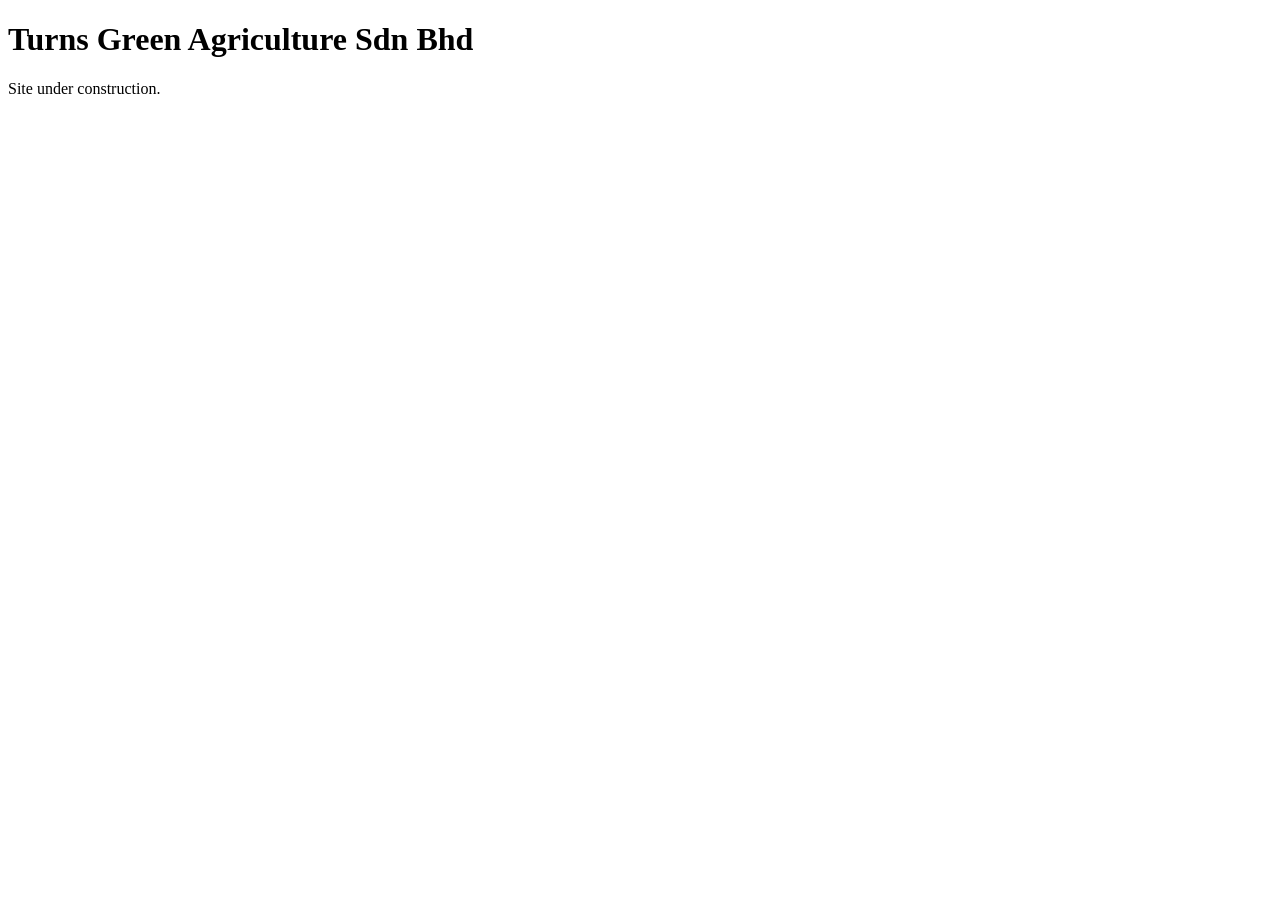
==== index.html @ 4fe6ba28 "Initial scaffold for Turns Green Agriculture website" ====
<!DOCTYPE html>
<html lang="en">
<head>
  <meta charset="UTF-8">
  <title>Turns Green Agriculture — Coming Soon</title>
</head>
<body>
  <h1>Turns Green Agriculture Sdn Bhd</h1>
  <p>Site under construction.</p>
</body>
</html>
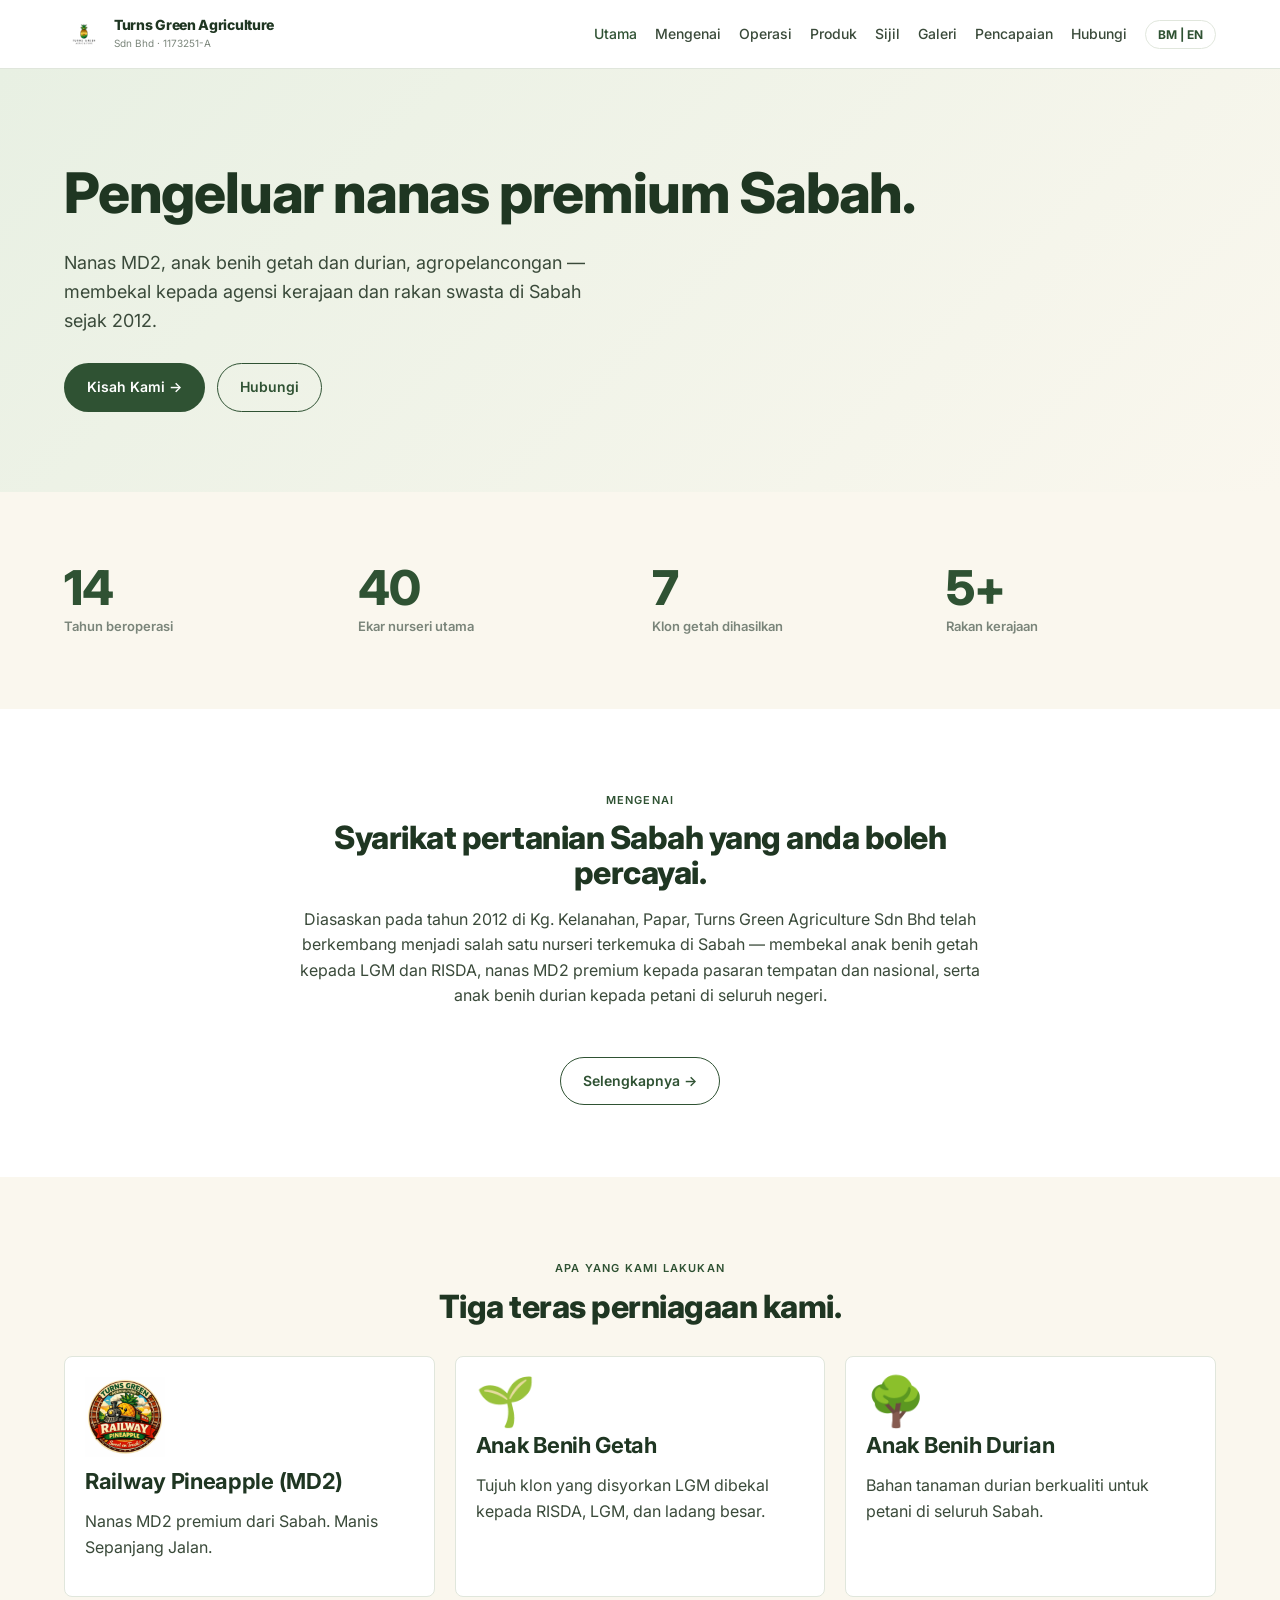
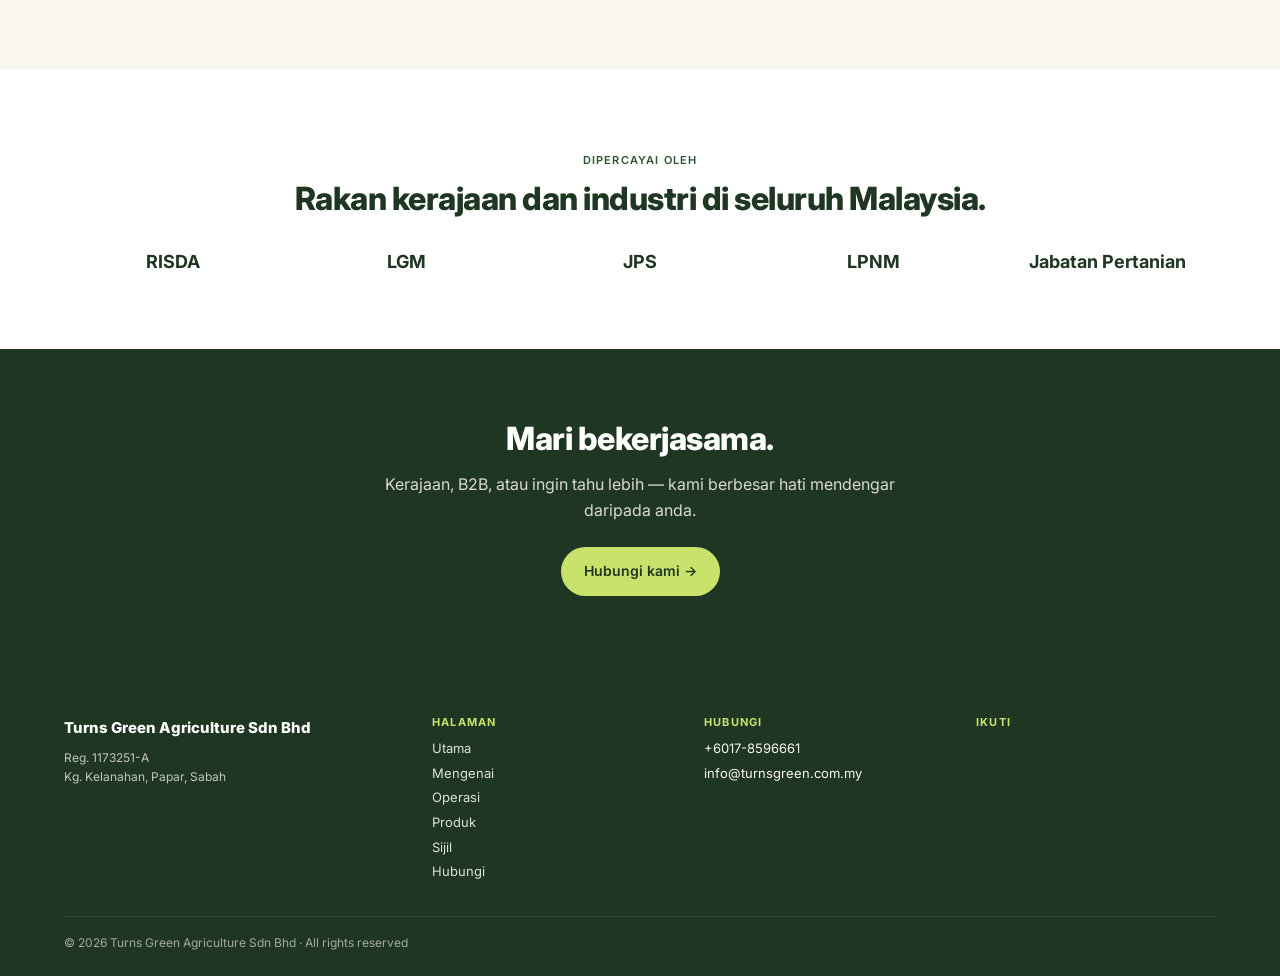
==== commit e272900f: "Build Home page with pineapple-led hero and Railway Pineapple branding" ====
--- a/index.html
+++ b/index.html
@@ -1,11 +1,187 @@
 <!DOCTYPE html>
-<html lang="en">
+<html lang="ms"
+      data-title-en="Turns Green Agriculture — Sabah's Premium Pineapple Grower"
+      data-title-bm="Turns Green Agriculture — Pengeluar Nanas Premium Sabah"
+      data-desc-en="Turns Green Agriculture Sdn Bhd grows MD2 pineapples, rubber and durian seedlings, and runs agrotourism in Sabah. Trusted by RISDA, LGM, and government agencies since 2012."
+      data-desc-bm="Turns Green Agriculture Sdn Bhd mengeluarkan nanas MD2, anak benih getah dan durian, serta agropelancongan di Sabah. Dipercayai oleh RISDA, LGM dan agensi kerajaan sejak 2012.">
 <head>
   <meta charset="UTF-8">
-  <title>Turns Green Agriculture — Coming Soon</title>
+  <meta name="viewport" content="width=device-width, initial-scale=1">
+  <title>Turns Green Agriculture</title>
+  <meta name="description" content="Turns Green Agriculture Sdn Bhd">
+  <link rel="icon" href="/assets/img/favicon.ico">
+  <link rel="apple-touch-icon" href="/assets/img/apple-touch-icon.png">
+  <link rel="preconnect" href="https://fonts.googleapis.com">
+  <link rel="preconnect" href="https://fonts.gstatic.com" crossorigin>
+  <link href="https://fonts.googleapis.com/css2?family=Inter:wght@400;500;600;700;800&display=swap" rel="stylesheet">
+  <link rel="stylesheet" href="/assets/css/styles.css">
+  <meta property="og:title" content="Turns Green Agriculture">
+  <meta property="og:description" content="Sabah's premium pineapple grower since 2012.">
+  <meta property="og:image" content="/assets/img/og-image.jpg">
+  <meta property="og:type" content="website">
 </head>
 <body>
-  <h1>Turns Green Agriculture Sdn Bhd</h1>
-  <p>Site under construction.</p>
+
+<!-- HEADER START - copy from _partials/header.html -->
+<header class="site-header">
+  <div class="site-header__inner">
+    <a class="site-header__brand" href="/">
+      <img class="site-header__logo" src="/assets/img/logo.png" alt="Turns Green Agriculture" width="40" height="40">
+      <div>
+        <div class="site-header__name">Turns Green Agriculture</div>
+        <div class="site-header__reg">Sdn Bhd · 1173251-A</div>
+      </div>
+    </a>
+    <button class="site-header__hamburger" aria-label="Menu" aria-expanded="false">&#9776;</button>
+    <nav class="site-header__nav" aria-label="Main">
+      <a href="/" data-en="Home" data-bm="Utama" aria-current="page">Home</a>
+      <a href="/about.html" data-en="About" data-bm="Mengenai">About</a>
+      <a href="/operations.html" data-en="Operations" data-bm="Operasi">Operations</a>
+      <a href="/products.html" data-en="Products" data-bm="Produk">Products</a>
+      <a href="/credentials.html" data-en="Credentials" data-bm="Sijil">Credentials</a>
+      <a href="/gallery.html" data-en="Gallery" data-bm="Galeri">Gallery</a>
+      <a href="/milestones.html" data-en="Milestones" data-bm="Pencapaian">Milestones</a>
+      <a href="/contact.html" data-en="Contact" data-bm="Hubungi">Contact</a>
+      <button class="site-header__lang" data-lang-toggle>BM | EN</button>
+    </nav>
+  </div>
+</header>
+<!-- HEADER END -->
+
+<main>
+
+  <!-- HERO -->
+  <section class="hero">
+    <div class="container">
+      <h1 class="hero__title"
+          data-en="Sabah's premium pineapple grower."
+          data-bm="Pengeluar nanas premium Sabah.">Pengeluar nanas premium Sabah.</h1>
+      <p class="hero__sub"
+         data-en="MD2 pineapples, rubber and durian seedlings, agrotourism — supplying government and private partners across Sabah since 2012."
+         data-bm="Nanas MD2, anak benih getah dan durian, agropelancongan — membekal kepada agensi kerajaan dan rakan swasta di Sabah sejak 2012.">Nanas MD2, anak benih getah dan durian, agropelancongan — membekal kepada agensi kerajaan dan rakan swasta di Sabah sejak 2012.</p>
+      <div class="hero__ctas">
+        <a class="btn btn--primary" href="/about.html" data-en="Our Story →" data-bm="Kisah Kami →">Kisah Kami →</a>
+        <a class="btn btn--secondary" href="/contact.html" data-en="Contact" data-bm="Hubungi">Hubungi</a>
+      </div>
+    </div>
+  </section>
+
+  <!-- STATS -->
+  <section class="section section--cream">
+    <div class="container">
+      <div class="stats-strip">
+        <div><div class="stat-num">14</div><div class="stat-lbl" data-en="Years operating" data-bm="Tahun beroperasi">Tahun beroperasi</div></div>
+        <div><div class="stat-num">40</div><div class="stat-lbl" data-en="Acres at main nursery" data-bm="Ekar nurseri utama">Ekar nurseri utama</div></div>
+        <div><div class="stat-num">7</div><div class="stat-lbl" data-en="Rubber clones produced" data-bm="Klon getah dihasilkan">Klon getah dihasilkan</div></div>
+        <div><div class="stat-num">5+</div><div class="stat-lbl" data-en="Government partners" data-bm="Rakan kerajaan">Rakan kerajaan</div></div>
+      </div>
+    </div>
+  </section>
+
+  <!-- ABOUT TEASER -->
+  <section class="section">
+    <div class="container" style="max-width:760px;text-align:center;">
+      <p class="label" data-en="About" data-bm="Mengenai">Mengenai</p>
+      <h2 data-en="A Sabah-grown agriculture company you can trust." data-bm="Syarikat pertanian Sabah yang anda boleh percayai.">Syarikat pertanian Sabah yang anda boleh percayai.</h2>
+      <p data-en="Founded in 2012 in Kg. Kelanahan, Papar, Turns Green Agriculture Sdn Bhd has grown into one of Sabah's leading nurseries — supplying rubber seedlings to LGM and RISDA, premium MD2 pineapples to local and national markets, and durian seedlings to farmers across the state."
+         data-bm="Diasaskan pada tahun 2012 di Kg. Kelanahan, Papar, Turns Green Agriculture Sdn Bhd telah berkembang menjadi salah satu nurseri terkemuka di Sabah — membekal anak benih getah kepada LGM dan RISDA, nanas MD2 premium kepada pasaran tempatan dan nasional, serta anak benih durian kepada petani di seluruh negeri.">Diasaskan pada tahun 2012 di Kg. Kelanahan, Papar, Turns Green Agriculture Sdn Bhd telah berkembang menjadi salah satu nurseri terkemuka di Sabah — membekal anak benih getah kepada LGM dan RISDA, nanas MD2 premium kepada pasaran tempatan dan nasional, serta anak benih durian kepada petani di seluruh negeri.</p>
+      <a class="btn btn--secondary mt-4" href="/about.html" data-en="Read more →" data-bm="Selengkapnya →">Selengkapnya →</a>
+    </div>
+  </section>
+
+  <!-- WHAT WE DO -->
+  <section class="section section--cream">
+    <div class="container">
+      <p class="label center" data-en="What we do" data-bm="Apa yang kami lakukan">Apa yang kami lakukan</p>
+      <h2 class="center" data-en="Three core lines of business." data-bm="Tiga teras perniagaan kami.">Tiga teras perniagaan kami.</h2>
+      <div class="grid-3 mt-4">
+        <a class="card" href="/products.html#pineapple" style="text-decoration:none;color:inherit;">
+          <img src="/assets/img/railway-pineapple.png" alt="Railway Pineapple" style="height:80px;width:auto;margin-bottom:12px;">
+          <h3 data-en="Railway Pineapple (MD2)" data-bm="Railway Pineapple (MD2)">Railway Pineapple (MD2)</h3>
+          <p data-en="Premium MD2 pineapples grown in Sabah. Sweet on Track." data-bm="Nanas MD2 premium dari Sabah. Manis Sepanjang Jalan.">Nanas MD2 premium dari Sabah. Manis Sepanjang Jalan.</p>
+        </a>
+        <a class="card" href="/products.html#rubber" style="text-decoration:none;color:inherit;">
+          <div style="font-size:48px;line-height:1;margin-bottom:8px;">🌱</div>
+          <h3 data-en="Rubber Seedlings" data-bm="Anak Benih Getah">Anak Benih Getah</h3>
+          <p data-en="Seven LGM-recommended clones supplied to RISDA, LGM, and large plantations." data-bm="Tujuh klon yang disyorkan LGM dibekal kepada RISDA, LGM, dan ladang besar.">Tujuh klon yang disyorkan LGM dibekal kepada RISDA, LGM, dan ladang besar.</p>
+        </a>
+        <a class="card" href="/products.html#durian" style="text-decoration:none;color:inherit;">
+          <div style="font-size:48px;line-height:1;margin-bottom:8px;">🌳</div>
+          <h3 data-en="Durian Seedlings" data-bm="Anak Benih Durian">Anak Benih Durian</h3>
+          <p data-en="Quality durian planting material for farmers across Sabah." data-bm="Bahan tanaman durian berkualiti untuk petani di seluruh Sabah.">Bahan tanaman durian berkualiti untuk petani di seluruh Sabah.</p>
+        </a>
+      </div>
+    </div>
+  </section>
+
+  <!-- TRUSTED BY -->
+  <section class="section">
+    <div class="container center">
+      <p class="label" data-en="Trusted by" data-bm="Dipercayai oleh">Dipercayai oleh</p>
+      <h2 data-en="Government and industry partners across Malaysia." data-bm="Rakan kerajaan dan industri di seluruh Malaysia.">Rakan kerajaan dan industri di seluruh Malaysia.</h2>
+      <div class="grid-4 mt-4" style="font-weight:700;color:var(--c-forest);font-size:18px;">
+        <div>RISDA</div>
+        <div>LGM</div>
+        <div>JPS</div>
+        <div>LPNM</div>
+        <div data-en="Dept. of Agriculture" data-bm="Jabatan Pertanian">Jabatan Pertanian</div>
+      </div>
+    </div>
+  </section>
+
+  <!-- CTA -->
+  <section class="section section--forest center">
+    <div class="container">
+      <h2 style="color:#fff;" data-en="Let's work together." data-bm="Mari bekerjasama.">Mari bekerjasama.</h2>
+      <p style="opacity:0.85;max-width:560px;margin:0 auto 24px;" data-en="Government, B2B, or curious — we'd love to hear from you." data-bm="Kerajaan, B2B, atau ingin tahu lebih — kami berbesar hati mendengar daripada anda.">Kerajaan, B2B, atau ingin tahu lebih — kami berbesar hati mendengar daripada anda.</p>
+      <a class="btn btn--primary" style="background:var(--c-lime);color:var(--c-forest);" href="/contact.html" data-en="Get in touch →" data-bm="Hubungi kami →">Hubungi kami →</a>
+    </div>
+  </section>
+
+</main>
+
+<!-- FOOTER START - copy from _partials/footer.html -->
+<footer class="site-footer">
+  <div class="container">
+    <div class="site-footer__cols">
+      <div>
+        <div style="font-weight:800;color:#fff;font-size:15px;">Turns Green Agriculture Sdn Bhd</div>
+        <div style="margin-top:8px;font-size:12px;opacity:0.75;line-height:1.6;">
+          <div>Reg. 1173251-A</div>
+          <div data-en="Kg. Kelanahan, Papar, Sabah" data-bm="Kg. Kelanahan, Papar, Sabah">Kg. Kelanahan, Papar, Sabah</div>
+        </div>
+      </div>
+      <div>
+        <h4 data-en="Pages" data-bm="Halaman">Halaman</h4>
+        <div style="font-size:13px;line-height:1.9;">
+          <div><a href="/" data-en="Home" data-bm="Utama">Utama</a></div>
+          <div><a href="/about.html" data-en="About" data-bm="Mengenai">Mengenai</a></div>
+          <div><a href="/operations.html" data-en="Operations" data-bm="Operasi">Operasi</a></div>
+          <div><a href="/products.html" data-en="Products" data-bm="Produk">Produk</a></div>
+          <div><a href="/credentials.html" data-en="Credentials" data-bm="Sijil">Sijil</a></div>
+          <div><a href="/contact.html" data-en="Contact" data-bm="Hubungi">Hubungi</a></div>
+        </div>
+      </div>
+      <div>
+        <h4 data-en="Contact" data-bm="Hubungi">Hubungi</h4>
+        <div style="font-size:13px;line-height:1.9;">
+          <div>+6017-8596661</div>
+          <div>info@turnsgreen.com.my</div>
+        </div>
+      </div>
+      <div>
+        <h4 data-en="Follow" data-bm="Ikuti">Ikuti</h4>
+        <div style="font-size:13px;line-height:1.9;" id="footer-social">
+          <!-- Filled in Task 14 once social channels are confirmed -->
+        </div>
+      </div>
+    </div>
+    <div class="site-footer__bottom">© 2026 Turns Green Agriculture Sdn Bhd · All rights reserved</div>
+  </div>
+</footer>
+<!-- FOOTER END -->
+
+<script src="/assets/js/lang.js"></script>
+<script src="/assets/js/nav.js"></script>
 </body>
 </html>
--- a/assets/css/styles.css
+++ b/assets/css/styles.css
@@ -0,0 +1,250 @@
+/* ============================================================
+   Turns Green Agriculture — Design System
+   ============================================================ */
+
+/* Tokens ---------------------------------------------------- */
+:root {
+  --c-forest: #1F3622;
+  --c-brand:  #2F5233;
+  --c-lime:   #C8E26B;
+  --c-gold:   #F5C842;
+  --c-cream:  #FAF7EE;
+  --c-text:   #3A4A3A;
+  --c-muted:  #7A857A;
+  --c-line:   #E0E6DC;
+  --c-white:  #FFFFFF;
+
+  --f-sans: 'Inter', -apple-system, BlinkMacSystemFont, 'Segoe UI', Roboto, sans-serif;
+
+  --r-sm: 6px;
+  --r-md: 8px;
+  --r-pill: 999px;
+
+  --shadow-card: 0 2px 8px rgba(31,54,34,0.08);
+  --shadow-card-hover: 0 6px 16px rgba(31,54,34,0.12);
+
+  --max-w: 1200px;
+  --pad-x: 24px;
+  --pad-section: 72px;
+}
+
+@media (max-width: 768px) {
+  :root { --pad-section: 48px; --pad-x: 16px; }
+}
+
+/* Reset ----------------------------------------------------- */
+*, *::before, *::after { box-sizing: border-box; }
+html, body { margin: 0; padding: 0; }
+body {
+  font-family: var(--f-sans);
+  font-weight: 400;
+  font-size: 16px;
+  line-height: 1.6;
+  color: var(--c-text);
+  background: var(--c-white);
+  -webkit-font-smoothing: antialiased;
+  -moz-osx-font-smoothing: grayscale;
+}
+img { max-width: 100%; height: auto; display: block; }
+a { color: var(--c-brand); text-decoration: none; }
+a:hover { text-decoration: underline; }
+
+/* Typography ------------------------------------------------ */
+h1, h2, h3, h4 {
+  color: var(--c-forest);
+  margin: 0 0 0.5em;
+  letter-spacing: -0.3px;
+  line-height: 1.1;
+}
+h1 { font-size: clamp(28px, 5vw, 44px); font-weight: 800; letter-spacing: -0.8px; }
+h2 { font-size: clamp(22px, 3.5vw, 32px); font-weight: 800; letter-spacing: -0.5px; }
+h3 { font-size: clamp(18px, 2.5vw, 22px); font-weight: 700; }
+h4 { font-size: 16px; font-weight: 700; }
+
+.label {
+  font-size: 11px;
+  font-weight: 600;
+  text-transform: uppercase;
+  letter-spacing: 1.2px;
+  color: var(--c-brand);
+}
+
+/* Layout ---------------------------------------------------- */
+.container {
+  max-width: var(--max-w);
+  margin: 0 auto;
+  padding: 0 var(--pad-x);
+}
+
+.section { padding: var(--pad-section) 0; }
+.section--cream { background: var(--c-cream); }
+.section--forest { background: var(--c-forest); color: var(--c-cream); }
+.section--forest h1, .section--forest h2, .section--forest h3 { color: var(--c-white); }
+
+/* Buttons --------------------------------------------------- */
+.btn {
+  display: inline-flex;
+  align-items: center;
+  gap: 6px;
+  padding: 12px 22px;
+  font-family: inherit;
+  font-size: 14px;
+  font-weight: 600;
+  border-radius: var(--r-pill);
+  border: 1.5px solid transparent;
+  cursor: pointer;
+  transition: transform 0.15s, box-shadow 0.15s, background 0.15s;
+  text-decoration: none;
+}
+.btn:hover { text-decoration: none; transform: translateY(-1px); }
+.btn--primary { background: var(--c-brand); color: var(--c-white); }
+.btn--primary:hover { background: var(--c-forest); }
+.btn--secondary { background: transparent; color: var(--c-brand); border-color: var(--c-brand); }
+.btn--secondary:hover { background: var(--c-brand); color: var(--c-white); }
+
+/* Cards ----------------------------------------------------- */
+.card {
+  background: var(--c-white);
+  border: 1px solid var(--c-line);
+  border-radius: var(--r-md);
+  padding: 20px;
+  transition: box-shadow 0.2s, transform 0.15s;
+}
+.card:hover { box-shadow: var(--shadow-card-hover); transform: translateY(-2px); }
+
+/* Stats ----------------------------------------------------- */
+.stat-num {
+  font-size: clamp(32px, 5vw, 48px);
+  font-weight: 800;
+  color: var(--c-brand);
+  line-height: 1;
+  letter-spacing: -1px;
+}
+.stat-lbl { font-size: 13px; color: var(--c-muted); margin-top: 4px; font-weight: 600; }
+
+/* Cert badge ------------------------------------------------ */
+.cert-badge {
+  display: inline-flex;
+  align-items: center;
+  gap: 6px;
+  padding: 6px 12px;
+  background: var(--c-white);
+  border: 1px solid var(--c-brand);
+  color: var(--c-brand);
+  border-radius: var(--r-pill);
+  font-size: 12px;
+  font-weight: 600;
+}
+.cert-badge::before { content: "\2713"; }
+
+/* Header ---------------------------------------------------- */
+.site-header {
+  position: sticky;
+  top: 0;
+  z-index: 100;
+  background: rgba(255,255,255,0.95);
+  backdrop-filter: blur(10px);
+  border-bottom: 1px solid var(--c-line);
+}
+.site-header__inner {
+  max-width: var(--max-w);
+  margin: 0 auto;
+  padding: 14px var(--pad-x);
+  display: flex;
+  align-items: center;
+  justify-content: space-between;
+  gap: 16px;
+}
+.site-header__brand { display: flex; align-items: center; gap: 10px; }
+.site-header__logo { width: 40px; height: 40px; }
+.site-header__name { font-weight: 800; color: var(--c-forest); font-size: 14px; letter-spacing: -0.3px; line-height: 1.1; }
+.site-header__reg { font-size: 10px; color: var(--c-muted); margin-top: 2px; }
+.site-header__nav { display: flex; align-items: center; gap: 18px; }
+.site-header__nav a { font-size: 14px; color: var(--c-text); font-weight: 500; }
+.site-header__nav a:hover, .site-header__nav a[aria-current="page"] { color: var(--c-brand); text-decoration: none; }
+.site-header__lang {
+  background: transparent; border: 1px solid var(--c-line);
+  padding: 6px 12px; border-radius: var(--r-pill);
+  font-family: inherit; font-size: 12px; font-weight: 700;
+  color: var(--c-brand); cursor: pointer;
+}
+.site-header__lang:hover { background: var(--c-cream); }
+.site-header__hamburger { display: none; background: none; border: none; font-size: 24px; cursor: pointer; color: var(--c-forest); }
+
+@media (max-width: 900px) {
+  .site-header__nav { display: none; position: absolute; top: 100%; left: 0; right: 0; flex-direction: column; background: var(--c-white); padding: 16px var(--pad-x); border-bottom: 1px solid var(--c-line); gap: 12px; align-items: flex-start; }
+  .site-header__nav.is-open { display: flex; }
+  .site-header__hamburger { display: block; }
+}
+
+/* Footer ---------------------------------------------------- */
+.site-footer {
+  background: var(--c-forest);
+  color: var(--c-cream);
+  padding: 48px 0 24px;
+}
+.site-footer__cols {
+  display: grid;
+  grid-template-columns: 1.4fr 1fr 1fr 1fr;
+  gap: 32px;
+}
+@media (max-width: 768px) { .site-footer__cols { grid-template-columns: 1fr 1fr; } }
+.site-footer h4 { color: var(--c-lime); font-size: 11px; text-transform: uppercase; letter-spacing: 1.2px; margin-bottom: 8px; }
+.site-footer a { color: rgba(255,255,255,0.85); }
+.site-footer a:hover { color: var(--c-lime); text-decoration: none; }
+.site-footer__bottom { margin-top: 32px; padding-top: 16px; border-top: 1px solid rgba(255,255,255,0.15); font-size: 12px; opacity: 0.6; }
+
+/* Hero ------------------------------------------------------ */
+.hero {
+  padding: 96px 0 80px;
+  background: linear-gradient(135deg, #E8F0E3 0%, var(--c-cream) 100%);
+}
+.hero__title { font-size: clamp(32px, 6vw, 56px); font-weight: 800; letter-spacing: -1.2px; line-height: 1.0; }
+.hero__sub { font-size: clamp(15px, 2vw, 18px); color: var(--c-text); margin-top: 16px; max-width: 560px; }
+.hero__ctas { margin-top: 28px; display: flex; gap: 12px; flex-wrap: wrap; }
+
+/* Stats strip ----------------------------------------------- */
+.stats-strip { display: grid; grid-template-columns: repeat(auto-fit, minmax(140px, 1fr)); gap: 24px; }
+
+/* Grid utilities -------------------------------------------- */
+.grid-2 { display: grid; grid-template-columns: repeat(auto-fit, minmax(280px, 1fr)); gap: 24px; }
+.grid-3 { display: grid; grid-template-columns: repeat(auto-fit, minmax(240px, 1fr)); gap: 20px; }
+.grid-4 { display: grid; grid-template-columns: repeat(auto-fit, minmax(200px, 1fr)); gap: 16px; }
+
+/* Forms ----------------------------------------------------- */
+.form-group { margin-bottom: 16px; }
+.form-group label { display: block; font-size: 13px; font-weight: 600; color: var(--c-forest); margin-bottom: 6px; }
+.form-group input, .form-group textarea, .form-group select {
+  width: 100%;
+  padding: 10px 12px;
+  font-family: inherit;
+  font-size: 14px;
+  border: 1px solid var(--c-line);
+  border-radius: var(--r-sm);
+  background: var(--c-white);
+}
+.form-group input:focus, .form-group textarea:focus { outline: 2px solid var(--c-brand); outline-offset: -1px; }
+
+/* Gallery --------------------------------------------------- */
+.gallery-grid { display: grid; grid-template-columns: repeat(auto-fill, minmax(200px, 1fr)); gap: 8px; }
+.gallery-item { aspect-ratio: 1 / 1; overflow: hidden; border-radius: var(--r-sm); cursor: pointer; }
+.gallery-item img { width: 100%; height: 100%; object-fit: cover; transition: transform 0.3s; }
+.gallery-item:hover img { transform: scale(1.05); }
+.gallery-filter { padding: 6px 14px; font-size: 12px; }
+.gallery-filter.is-active { background: var(--c-brand); color: white; }
+
+/* Lightbox -------------------------------------------------- */
+.lightbox-overlay { position: fixed; inset: 0; background: rgba(0,0,0,0.85); z-index: 9999; display: flex; align-items: center; justify-content: center; cursor: pointer; }
+.lightbox-overlay img { max-width: 92%; max-height: 92%; object-fit: contain; border-radius: 8px; }
+
+/* Milestones ----------------------------------------------- */
+.timeline { display: grid; grid-template-columns: 100px 1fr; gap: 24px; }
+@media (max-width: 600px) { .timeline { grid-template-columns: 1fr; } }
+.timeline-date { font-weight: 700; color: var(--c-brand); }
+.timeline-entry { padding-bottom: 32px; border-bottom: 1px solid var(--c-line); margin-bottom: 32px; }
+.timeline-entry:last-child { border-bottom: none; }
+
+/* Utility --------------------------------------------------- */
+.sr-only { position: absolute; width: 1px; height: 1px; padding: 0; margin: -1px; overflow: hidden; clip: rect(0,0,0,0); border: 0; }
+.center { text-align: center; }
+.mt-4 { margin-top: 32px; }
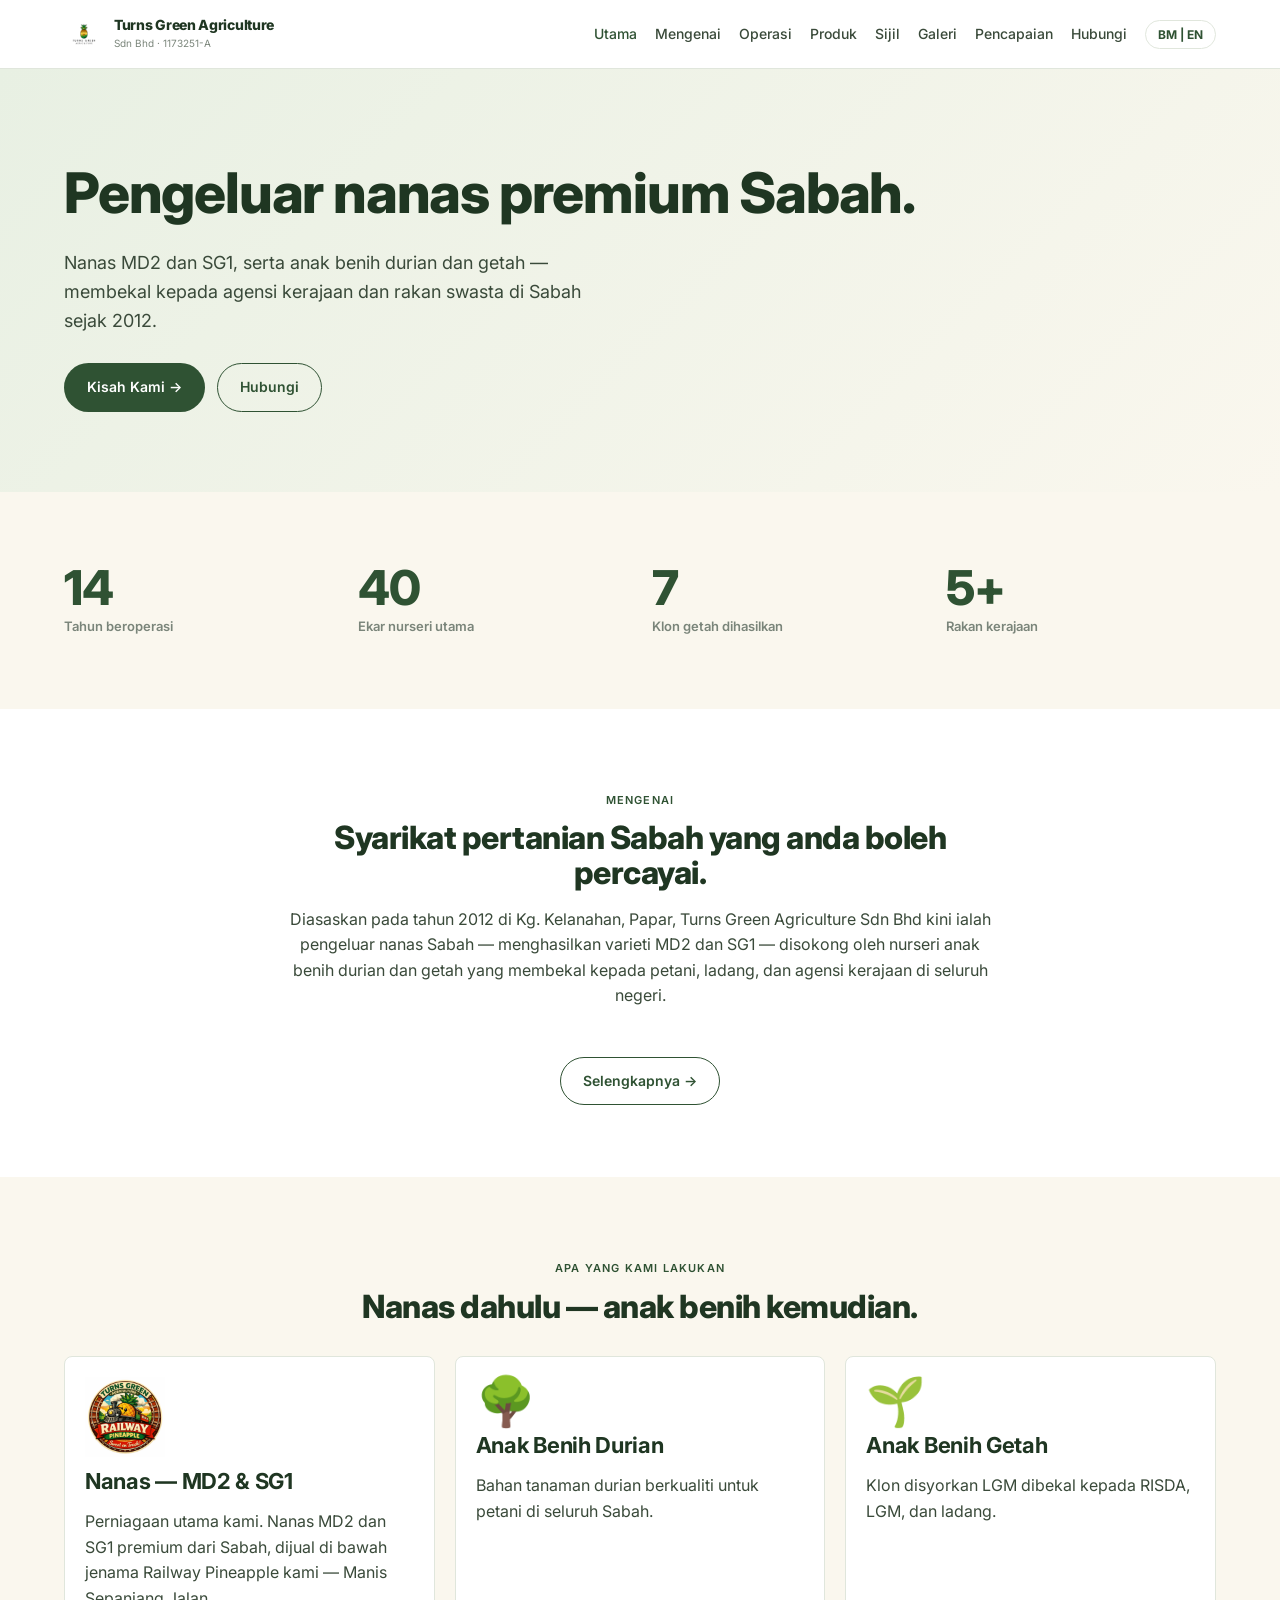
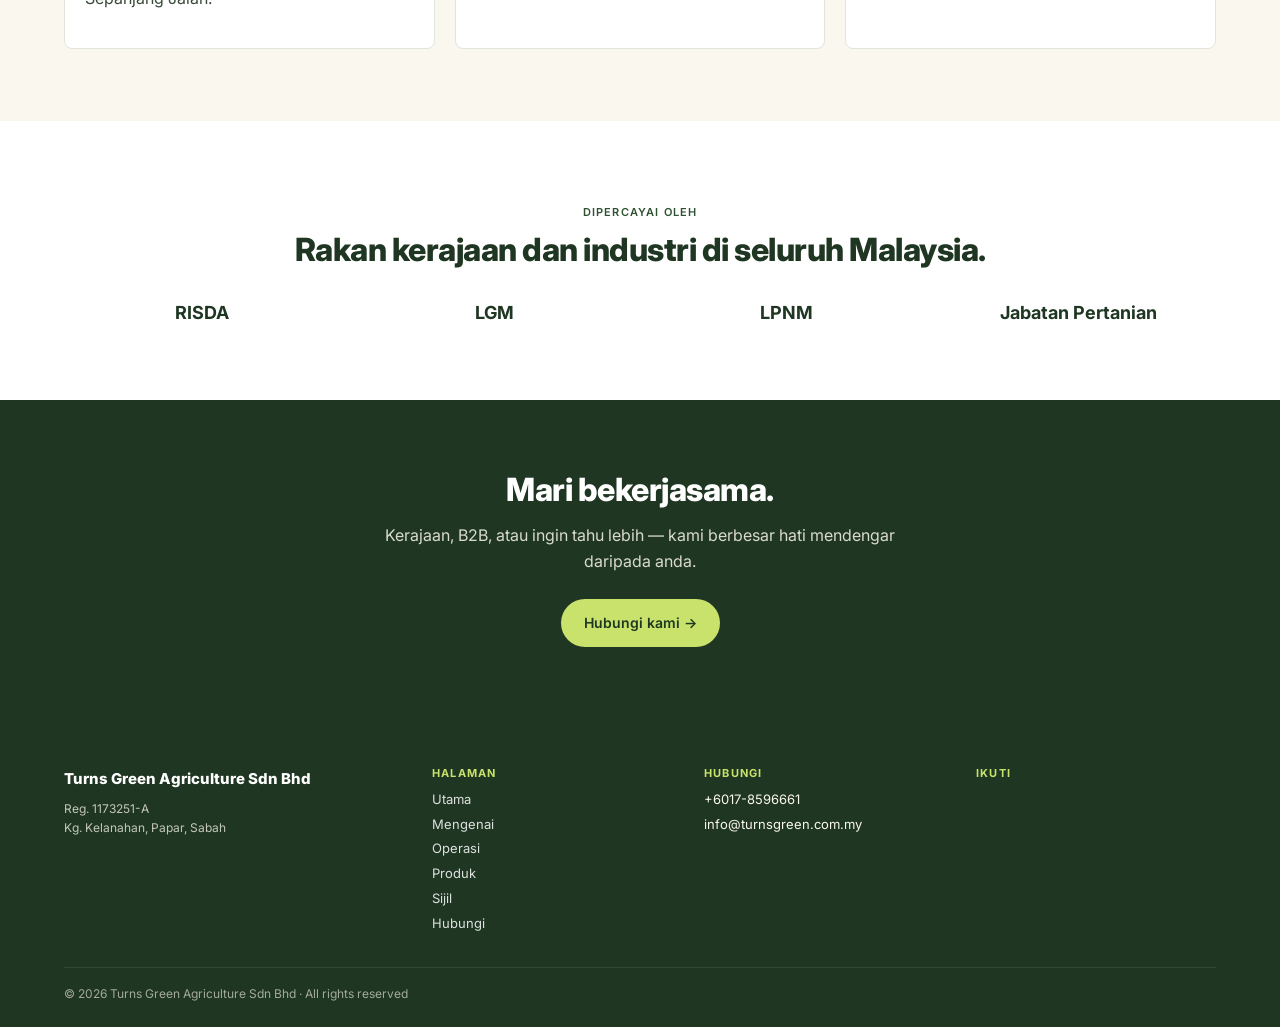
==== commit 95fd68fa: "Home: pineapple-first emphasis, MD2+SG1, remove JPS partner" ====
--- a/index.html
+++ b/index.html
@@ -2,8 +2,8 @@
 <html lang="ms"
       data-title-en="Turns Green Agriculture — Sabah's Premium Pineapple Grower"
       data-title-bm="Turns Green Agriculture — Pengeluar Nanas Premium Sabah"
-      data-desc-en="Turns Green Agriculture Sdn Bhd grows MD2 pineapples, rubber and durian seedlings, and runs agrotourism in Sabah. Trusted by RISDA, LGM, and government agencies since 2012."
-      data-desc-bm="Turns Green Agriculture Sdn Bhd mengeluarkan nanas MD2, anak benih getah dan durian, serta agropelancongan di Sabah. Dipercayai oleh RISDA, LGM dan agensi kerajaan sejak 2012.">
+      data-desc-en="Turns Green Agriculture Sdn Bhd is a Sabah pineapple grower (MD2 and SG1 varieties) with durian and rubber seedling nurseries and agrotourism. Trusted by RISDA, LGM, LPNM, and the Department of Agriculture since 2012."
+      data-desc-bm="Turns Green Agriculture Sdn Bhd ialah pengeluar nanas Sabah (varieti MD2 dan SG1) dengan nurseri anak benih durian dan getah serta agropelancongan. Dipercayai oleh RISDA, LGM, LPNM, dan Jabatan Pertanian sejak 2012.">
 <head>
   <meta charset="UTF-8">
   <meta name="viewport" content="width=device-width, initial-scale=1">
@@ -57,8 +57,8 @@
           data-en="Sabah's premium pineapple grower."
           data-bm="Pengeluar nanas premium Sabah.">Pengeluar nanas premium Sabah.</h1>
       <p class="hero__sub"
-         data-en="MD2 pineapples, rubber and durian seedlings, agrotourism — supplying government and private partners across Sabah since 2012."
-         data-bm="Nanas MD2, anak benih getah dan durian, agropelancongan — membekal kepada agensi kerajaan dan rakan swasta di Sabah sejak 2012.">Nanas MD2, anak benih getah dan durian, agropelancongan — membekal kepada agensi kerajaan dan rakan swasta di Sabah sejak 2012.</p>
+         data-en="MD2 and SG1 pineapples, plus durian and rubber seedlings — supplying government and private partners across Sabah since 2012."
+         data-bm="Nanas MD2 dan SG1, serta anak benih durian dan getah — membekal kepada agensi kerajaan dan rakan swasta di Sabah sejak 2012.">Nanas MD2 dan SG1, serta anak benih durian dan getah — membekal kepada agensi kerajaan dan rakan swasta di Sabah sejak 2012.</p>
       <div class="hero__ctas">
         <a class="btn btn--primary" href="/about.html" data-en="Our Story →" data-bm="Kisah Kami →">Kisah Kami →</a>
         <a class="btn btn--secondary" href="/contact.html" data-en="Contact" data-bm="Hubungi">Hubungi</a>
@@ -83,8 +83,8 @@
     <div class="container" style="max-width:760px;text-align:center;">
       <p class="label" data-en="About" data-bm="Mengenai">Mengenai</p>
       <h2 data-en="A Sabah-grown agriculture company you can trust." data-bm="Syarikat pertanian Sabah yang anda boleh percayai.">Syarikat pertanian Sabah yang anda boleh percayai.</h2>
-      <p data-en="Founded in 2012 in Kg. Kelanahan, Papar, Turns Green Agriculture Sdn Bhd has grown into one of Sabah's leading nurseries — supplying rubber seedlings to LGM and RISDA, premium MD2 pineapples to local and national markets, and durian seedlings to farmers across the state."
-         data-bm="Diasaskan pada tahun 2012 di Kg. Kelanahan, Papar, Turns Green Agriculture Sdn Bhd telah berkembang menjadi salah satu nurseri terkemuka di Sabah — membekal anak benih getah kepada LGM dan RISDA, nanas MD2 premium kepada pasaran tempatan dan nasional, serta anak benih durian kepada petani di seluruh negeri.">Diasaskan pada tahun 2012 di Kg. Kelanahan, Papar, Turns Green Agriculture Sdn Bhd telah berkembang menjadi salah satu nurseri terkemuka di Sabah — membekal anak benih getah kepada LGM dan RISDA, nanas MD2 premium kepada pasaran tempatan dan nasional, serta anak benih durian kepada petani di seluruh negeri.</p>
+      <p data-en="Founded in 2012 in Kg. Kelanahan, Papar, Turns Green Agriculture Sdn Bhd is today a Sabah pineapple grower — producing MD2 and SG1 varieties — supported by durian and rubber seedling nurseries that supply farmers, plantations, and government agencies across the state."
+         data-bm="Diasaskan pada tahun 2012 di Kg. Kelanahan, Papar, Turns Green Agriculture Sdn Bhd kini ialah pengeluar nanas Sabah — menghasilkan varieti MD2 dan SG1 — disokong oleh nurseri anak benih durian dan getah yang membekal kepada petani, ladang, dan agensi kerajaan di seluruh negeri.">Diasaskan pada tahun 2012 di Kg. Kelanahan, Papar, Turns Green Agriculture Sdn Bhd kini ialah pengeluar nanas Sabah — menghasilkan varieti MD2 dan SG1 — disokong oleh nurseri anak benih durian dan getah yang membekal kepada petani, ladang, dan agensi kerajaan di seluruh negeri.</p>
       <a class="btn btn--secondary mt-4" href="/about.html" data-en="Read more →" data-bm="Selengkapnya →">Selengkapnya →</a>
     </div>
   </section>
@@ -93,22 +93,22 @@
   <section class="section section--cream">
     <div class="container">
       <p class="label center" data-en="What we do" data-bm="Apa yang kami lakukan">Apa yang kami lakukan</p>
-      <h2 class="center" data-en="Three core lines of business." data-bm="Tiga teras perniagaan kami.">Tiga teras perniagaan kami.</h2>
+      <h2 class="center" data-en="Pineapple first — seedlings second." data-bm="Nanas dahulu — anak benih kemudian.">Nanas dahulu — anak benih kemudian.</h2>
       <div class="grid-3 mt-4">
         <a class="card" href="/products.html#pineapple" style="text-decoration:none;color:inherit;">
           <img src="/assets/img/railway-pineapple.png" alt="Railway Pineapple" style="height:80px;width:auto;margin-bottom:12px;">
-          <h3 data-en="Railway Pineapple (MD2)" data-bm="Railway Pineapple (MD2)">Railway Pineapple (MD2)</h3>
-          <p data-en="Premium MD2 pineapples grown in Sabah. Sweet on Track." data-bm="Nanas MD2 premium dari Sabah. Manis Sepanjang Jalan.">Nanas MD2 premium dari Sabah. Manis Sepanjang Jalan.</p>
-        </a>
-        <a class="card" href="/products.html#rubber" style="text-decoration:none;color:inherit;">
-          <div style="font-size:48px;line-height:1;margin-bottom:8px;">🌱</div>
-          <h3 data-en="Rubber Seedlings" data-bm="Anak Benih Getah">Anak Benih Getah</h3>
-          <p data-en="Seven LGM-recommended clones supplied to RISDA, LGM, and large plantations." data-bm="Tujuh klon yang disyorkan LGM dibekal kepada RISDA, LGM, dan ladang besar.">Tujuh klon yang disyorkan LGM dibekal kepada RISDA, LGM, dan ladang besar.</p>
+          <h3 data-en="Pineapple — MD2 &amp; SG1" data-bm="Nanas — MD2 &amp; SG1">Nanas — MD2 &amp; SG1</h3>
+          <p data-en="Our flagship business. Premium MD2 and SG1 pineapples grown in Sabah, sold under our Railway Pineapple brand — Sweet on Track." data-bm="Perniagaan utama kami. Nanas MD2 dan SG1 premium dari Sabah, dijual di bawah jenama Railway Pineapple kami — Manis Sepanjang Jalan.">Perniagaan utama kami. Nanas MD2 dan SG1 premium dari Sabah, dijual di bawah jenama Railway Pineapple kami — Manis Sepanjang Jalan.</p>
         </a>
         <a class="card" href="/products.html#durian" style="text-decoration:none;color:inherit;">
           <div style="font-size:48px;line-height:1;margin-bottom:8px;">🌳</div>
           <h3 data-en="Durian Seedlings" data-bm="Anak Benih Durian">Anak Benih Durian</h3>
           <p data-en="Quality durian planting material for farmers across Sabah." data-bm="Bahan tanaman durian berkualiti untuk petani di seluruh Sabah.">Bahan tanaman durian berkualiti untuk petani di seluruh Sabah.</p>
+        </a>
+        <a class="card" href="/products.html#rubber" style="text-decoration:none;color:inherit;">
+          <div style="font-size:48px;line-height:1;margin-bottom:8px;">🌱</div>
+          <h3 data-en="Rubber Seedlings" data-bm="Anak Benih Getah">Anak Benih Getah</h3>
+          <p data-en="LGM-recommended clones supplied to RISDA, LGM, and plantations." data-bm="Klon disyorkan LGM dibekal kepada RISDA, LGM, dan ladang.">Klon disyorkan LGM dibekal kepada RISDA, LGM, dan ladang.</p>
         </a>
       </div>
     </div>
@@ -122,7 +122,6 @@
       <div class="grid-4 mt-4" style="font-weight:700;color:var(--c-forest);font-size:18px;">
         <div>RISDA</div>
         <div>LGM</div>
-        <div>JPS</div>
         <div>LPNM</div>
         <div data-en="Dept. of Agriculture" data-bm="Jabatan Pertanian">Jabatan Pertanian</div>
       </div>
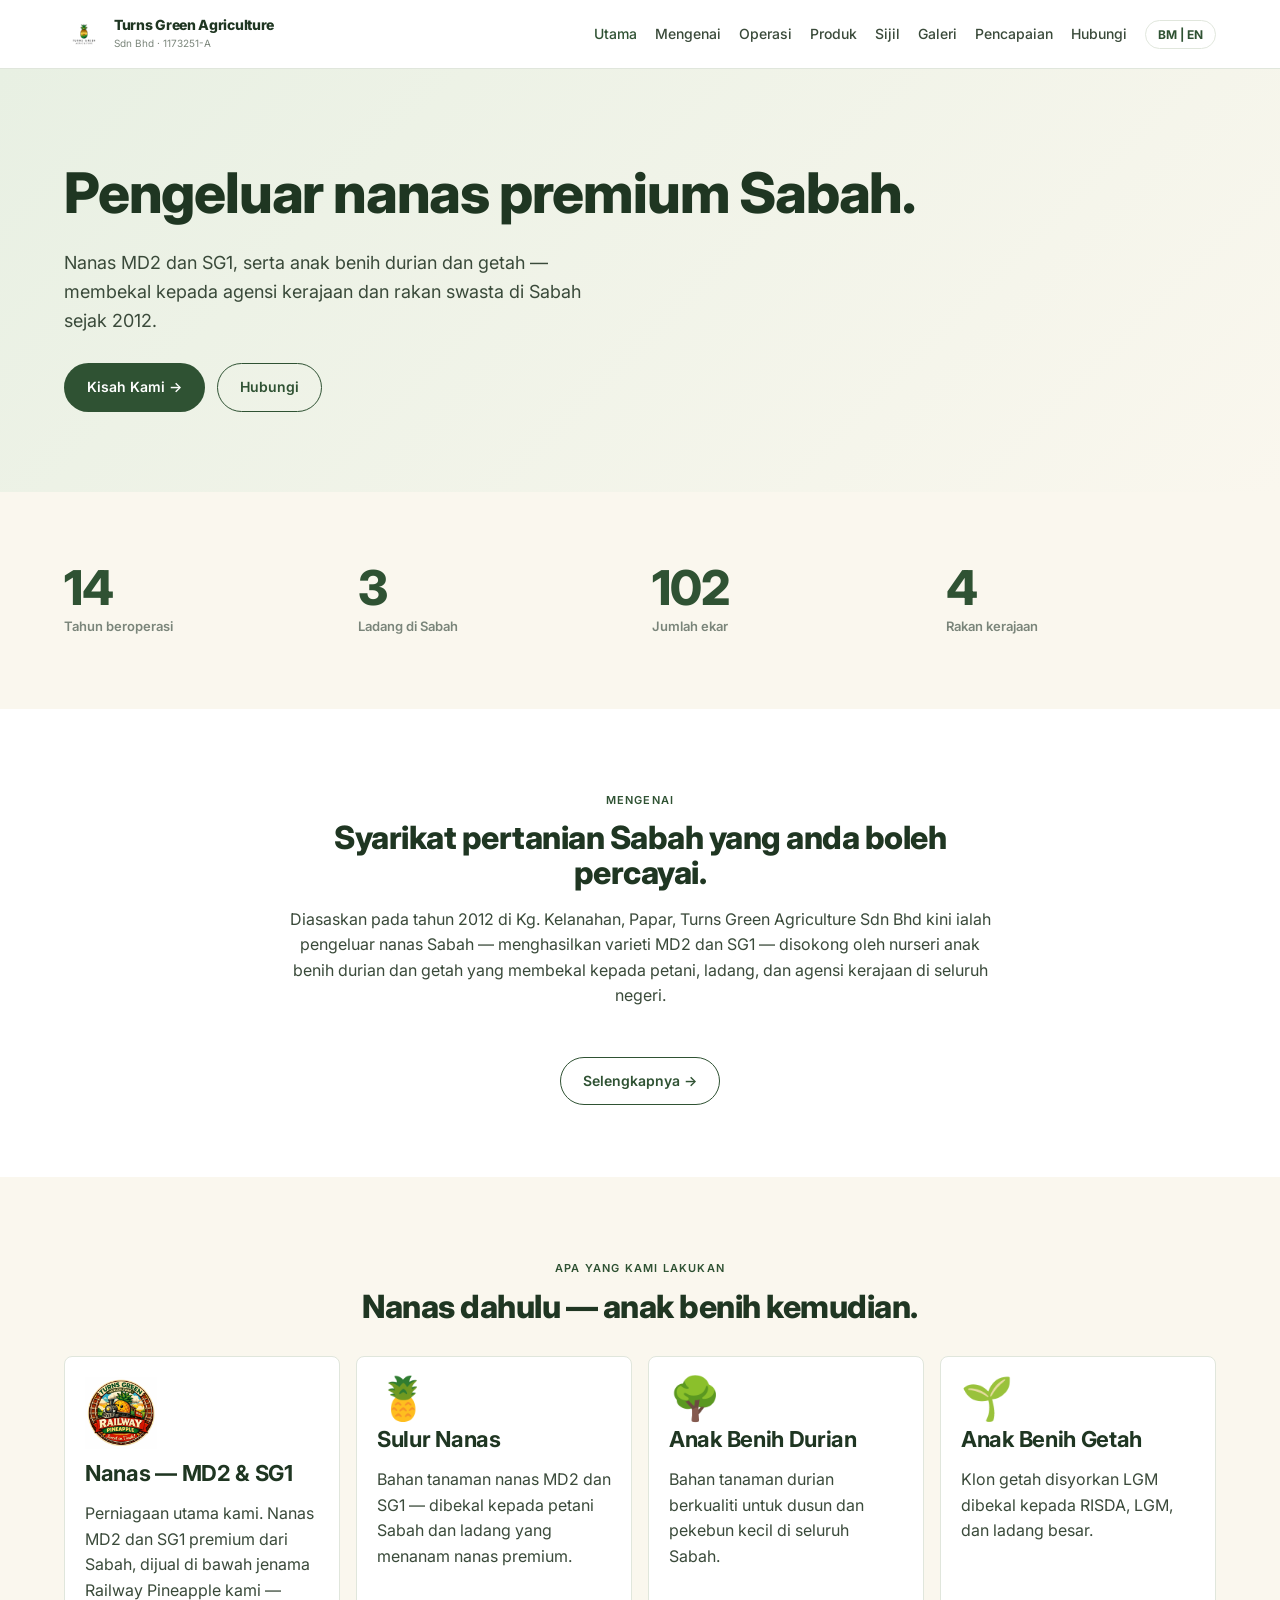
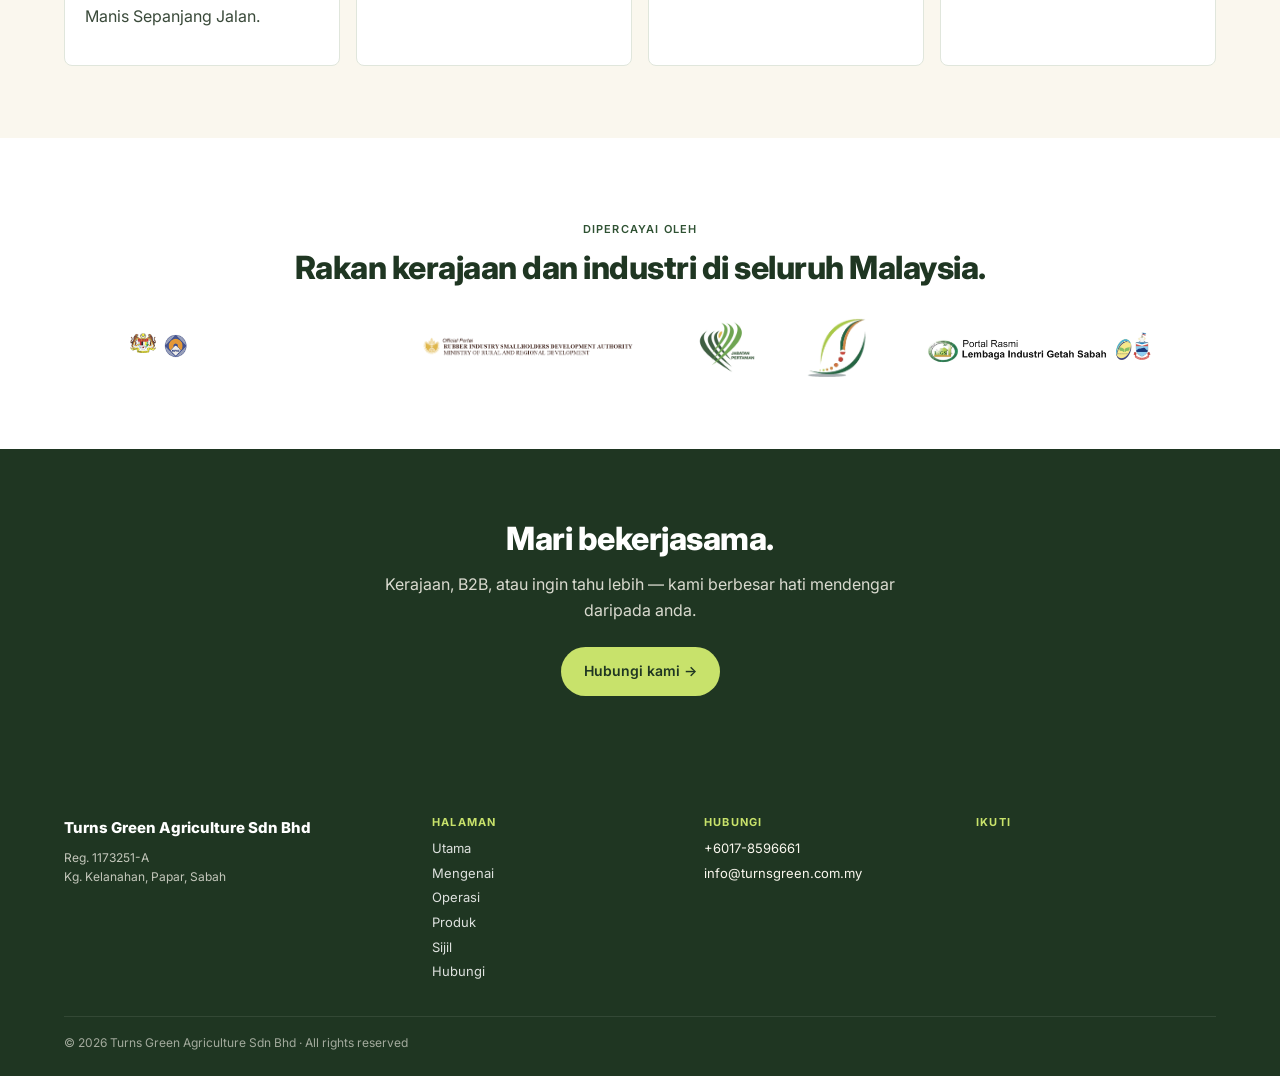
==== commit ec137224: "Home: 4 product cards (incl. pineapple suckers) + 5 partner logos in Trusted by" ====
--- a/index.html
+++ b/index.html
@@ -71,9 +71,9 @@
     <div class="container">
       <div class="stats-strip">
         <div><div class="stat-num">14</div><div class="stat-lbl" data-en="Years operating" data-bm="Tahun beroperasi">Tahun beroperasi</div></div>
-        <div><div class="stat-num">40</div><div class="stat-lbl" data-en="Acres at main nursery" data-bm="Ekar nurseri utama">Ekar nurseri utama</div></div>
-        <div><div class="stat-num">7</div><div class="stat-lbl" data-en="Rubber clones produced" data-bm="Klon getah dihasilkan">Klon getah dihasilkan</div></div>
-        <div><div class="stat-num">5+</div><div class="stat-lbl" data-en="Government partners" data-bm="Rakan kerajaan">Rakan kerajaan</div></div>
+        <div><div class="stat-num">3</div><div class="stat-lbl" data-en="Farms across Sabah" data-bm="Ladang di Sabah">Ladang di Sabah</div></div>
+        <div><div class="stat-num">102</div><div class="stat-lbl" data-en="Total acres" data-bm="Jumlah ekar">Jumlah ekar</div></div>
+        <div><div class="stat-num">4</div><div class="stat-lbl" data-en="Government partners" data-bm="Rakan kerajaan">Rakan kerajaan</div></div>
       </div>
     </div>
   </section>
@@ -94,21 +94,26 @@
     <div class="container">
       <p class="label center" data-en="What we do" data-bm="Apa yang kami lakukan">Apa yang kami lakukan</p>
       <h2 class="center" data-en="Pineapple first — seedlings second." data-bm="Nanas dahulu — anak benih kemudian.">Nanas dahulu — anak benih kemudian.</h2>
-      <div class="grid-3 mt-4">
+      <div class="grid-4 mt-4" style="--grid-min:240px;">
         <a class="card" href="/products.html#pineapple" style="text-decoration:none;color:inherit;">
-          <img src="/assets/img/railway-pineapple.png" alt="Railway Pineapple" style="height:80px;width:auto;margin-bottom:12px;">
+          <img src="/assets/img/railway-pineapple.png" alt="Railway Pineapple" style="height:72px;width:auto;margin-bottom:12px;">
           <h3 data-en="Pineapple — MD2 &amp; SG1" data-bm="Nanas — MD2 &amp; SG1">Nanas — MD2 &amp; SG1</h3>
           <p data-en="Our flagship business. Premium MD2 and SG1 pineapples grown in Sabah, sold under our Railway Pineapple brand — Sweet on Track." data-bm="Perniagaan utama kami. Nanas MD2 dan SG1 premium dari Sabah, dijual di bawah jenama Railway Pineapple kami — Manis Sepanjang Jalan.">Perniagaan utama kami. Nanas MD2 dan SG1 premium dari Sabah, dijual di bawah jenama Railway Pineapple kami — Manis Sepanjang Jalan.</p>
         </a>
+        <a class="card" href="/products.html#suckers" style="text-decoration:none;color:inherit;">
+          <div style="font-size:42px;line-height:1;margin-bottom:8px;">🍍</div>
+          <h3 data-en="Pineapple Suckers" data-bm="Sulur Nanas">Sulur Nanas</h3>
+          <p data-en="MD2 and SG1 pineapple planting material — supplied to Sabah farmers and plantations growing premium pineapple." data-bm="Bahan tanaman nanas MD2 dan SG1 — dibekal kepada petani Sabah dan ladang yang menanam nanas premium.">Bahan tanaman nanas MD2 dan SG1 — dibekal kepada petani Sabah dan ladang yang menanam nanas premium.</p>
+        </a>
         <a class="card" href="/products.html#durian" style="text-decoration:none;color:inherit;">
-          <div style="font-size:48px;line-height:1;margin-bottom:8px;">🌳</div>
+          <div style="font-size:42px;line-height:1;margin-bottom:8px;">🌳</div>
           <h3 data-en="Durian Seedlings" data-bm="Anak Benih Durian">Anak Benih Durian</h3>
-          <p data-en="Quality durian planting material for farmers across Sabah." data-bm="Bahan tanaman durian berkualiti untuk petani di seluruh Sabah.">Bahan tanaman durian berkualiti untuk petani di seluruh Sabah.</p>
+          <p data-en="Quality durian planting material for orchards and smallholders across Sabah." data-bm="Bahan tanaman durian berkualiti untuk dusun dan pekebun kecil di seluruh Sabah.">Bahan tanaman durian berkualiti untuk dusun dan pekebun kecil di seluruh Sabah.</p>
         </a>
         <a class="card" href="/products.html#rubber" style="text-decoration:none;color:inherit;">
-          <div style="font-size:48px;line-height:1;margin-bottom:8px;">🌱</div>
+          <div style="font-size:42px;line-height:1;margin-bottom:8px;">🌱</div>
           <h3 data-en="Rubber Seedlings" data-bm="Anak Benih Getah">Anak Benih Getah</h3>
-          <p data-en="LGM-recommended clones supplied to RISDA, LGM, and plantations." data-bm="Klon disyorkan LGM dibekal kepada RISDA, LGM, dan ladang.">Klon disyorkan LGM dibekal kepada RISDA, LGM, dan ladang.</p>
+          <p data-en="LGM-recommended rubber clones supplied to RISDA, LGM, and large plantations." data-bm="Klon getah disyorkan LGM dibekal kepada RISDA, LGM, dan ladang besar.">Klon getah disyorkan LGM dibekal kepada RISDA, LGM, dan ladang besar.</p>
         </a>
       </div>
     </div>
@@ -119,11 +124,22 @@
     <div class="container center">
       <p class="label" data-en="Trusted by" data-bm="Dipercayai oleh">Dipercayai oleh</p>
       <h2 data-en="Government and industry partners across Malaysia." data-bm="Rakan kerajaan dan industri di seluruh Malaysia.">Rakan kerajaan dan industri di seluruh Malaysia.</h2>
-      <div class="grid-4 mt-4" style="font-weight:700;color:var(--c-forest);font-size:18px;">
-        <div>RISDA</div>
-        <div>LGM</div>
-        <div>LPNM</div>
-        <div data-en="Dept. of Agriculture" data-bm="Jabatan Pertanian">Jabatan Pertanian</div>
+      <div class="partners-row mt-4">
+        <div class="partner" title="Lembaga Perindustrian Nanas Malaysia">
+          <img src="/assets/img/partners/lpnm.png" alt="Lembaga Perindustrian Nanas Malaysia (LPNM)" loading="lazy">
+        </div>
+        <div class="partner" title="RISDA">
+          <img src="/assets/img/partners/risda.png" alt="Pihak Berkuasa Kemajuan Pekebun Kecil Perusahaan Getah (RISDA)" loading="lazy">
+        </div>
+        <div class="partner" title="Jabatan Pertanian / Department of Agriculture">
+          <img src="/assets/img/partners/doa.png" alt="Jabatan Pertanian / Department of Agriculture Malaysia" loading="lazy">
+        </div>
+        <div class="partner" title="Lembaga Kemajuan Tanah Negeri Sabah (SLDB)">
+          <img src="/assets/img/partners/sldb.png" alt="Lembaga Kemajuan Tanah Negeri Sabah (SLDB)" loading="lazy">
+        </div>
+        <div class="partner" title="Lembaga Industri Getah Sabah (LIGS)">
+          <img src="/assets/img/partners/ligs.png" alt="Lembaga Industri Getah Sabah (LIGS)" loading="lazy">
+        </div>
       </div>
     </div>
   </section>
--- a/assets/css/styles.css
+++ b/assets/css/styles.css
@@ -211,6 +211,36 @@
 .grid-3 { display: grid; grid-template-columns: repeat(auto-fit, minmax(240px, 1fr)); gap: 20px; }
 .grid-4 { display: grid; grid-template-columns: repeat(auto-fit, minmax(200px, 1fr)); gap: 16px; }
 
+/* Partners row (logo strip) -------------------------------- */
+.partners-row {
+  display: flex;
+  flex-wrap: wrap;
+  align-items: center;
+  justify-content: center;
+  gap: 32px 48px;
+}
+.partner {
+  display: flex;
+  align-items: center;
+  justify-content: center;
+  height: 60px;
+  flex: 0 0 auto;
+}
+.partner img {
+  max-height: 60px;
+  width: auto;
+  max-width: 240px;
+  object-fit: contain;
+  filter: grayscale(20%);
+  opacity: 0.92;
+  transition: filter 0.2s, opacity 0.2s;
+}
+.partner:hover img { filter: none; opacity: 1; }
+@media (max-width: 600px) {
+  .partner { height: 48px; }
+  .partner img { max-height: 48px; max-width: 180px; }
+}
+
 /* Forms ----------------------------------------------------- */
 .form-group { margin-bottom: 16px; }
 .form-group label { display: block; font-size: 13px; font-weight: 600; color: var(--c-forest); margin-bottom: 6px; }
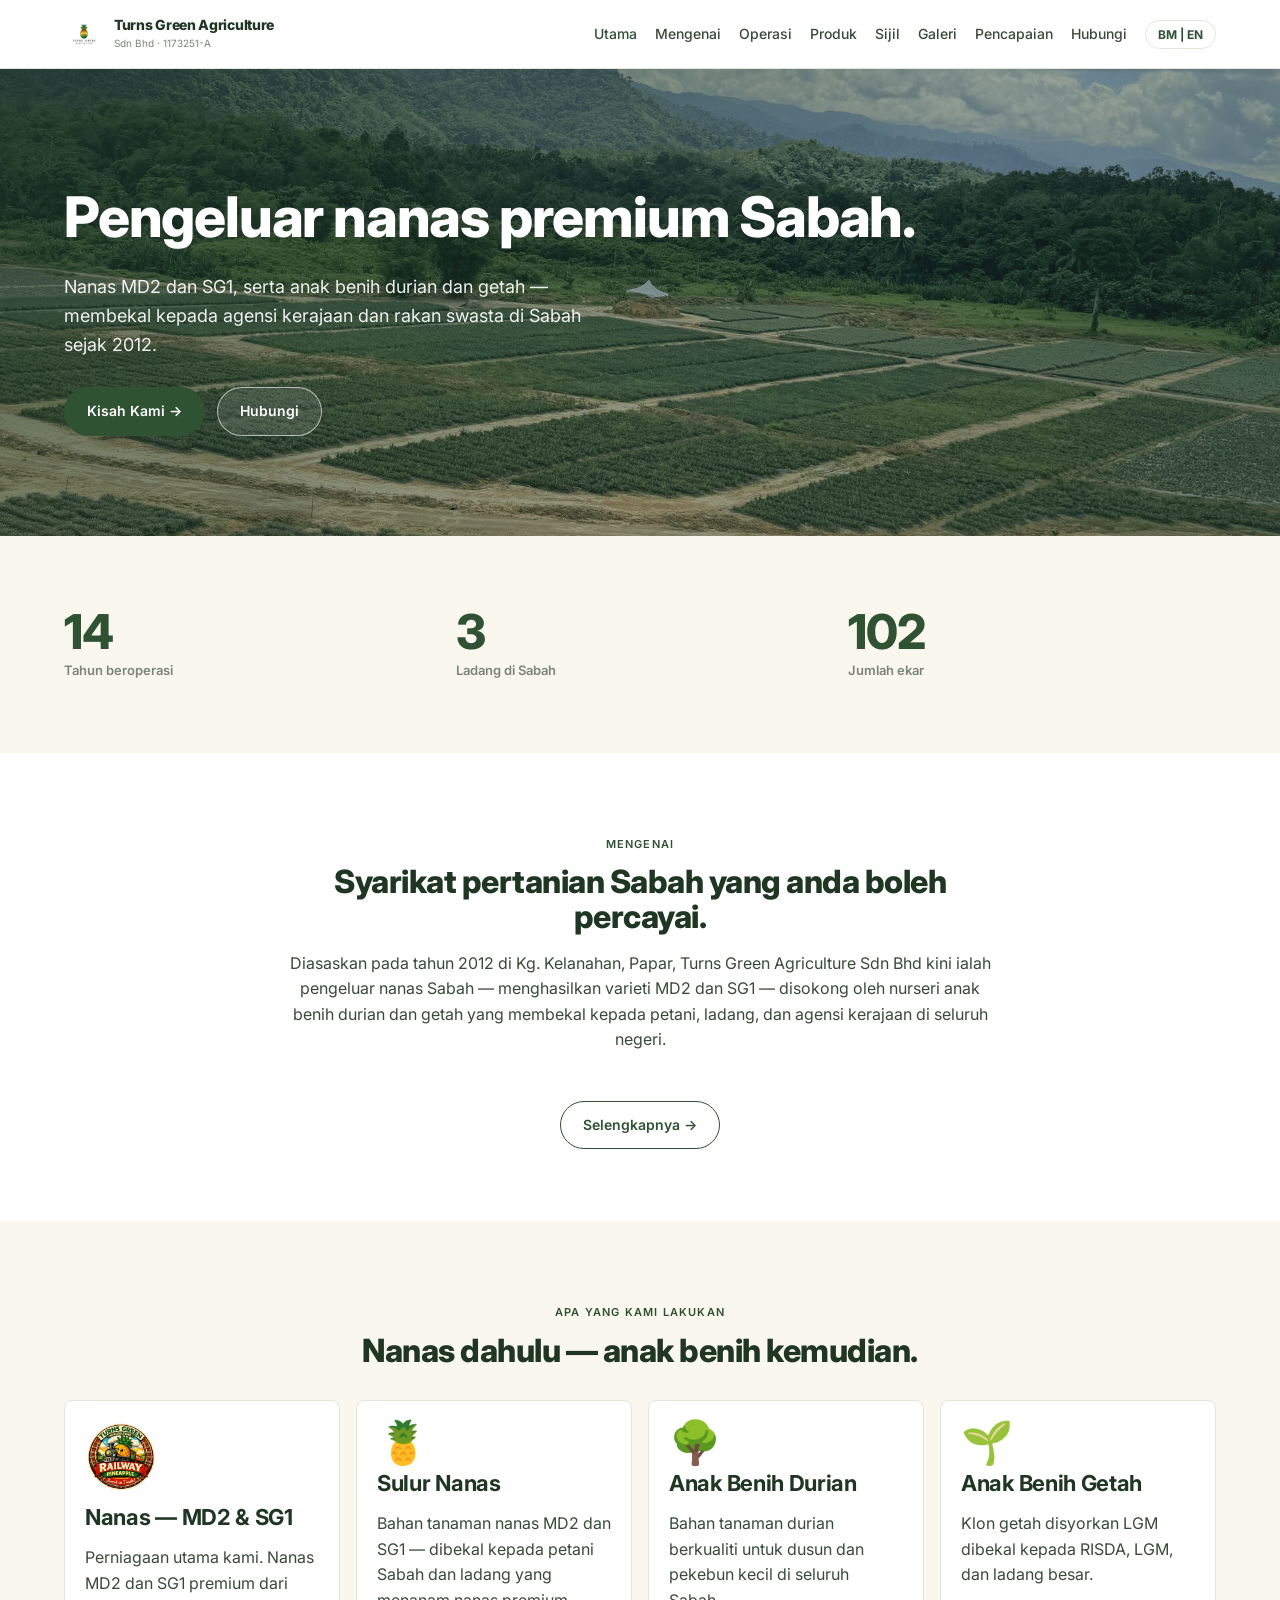
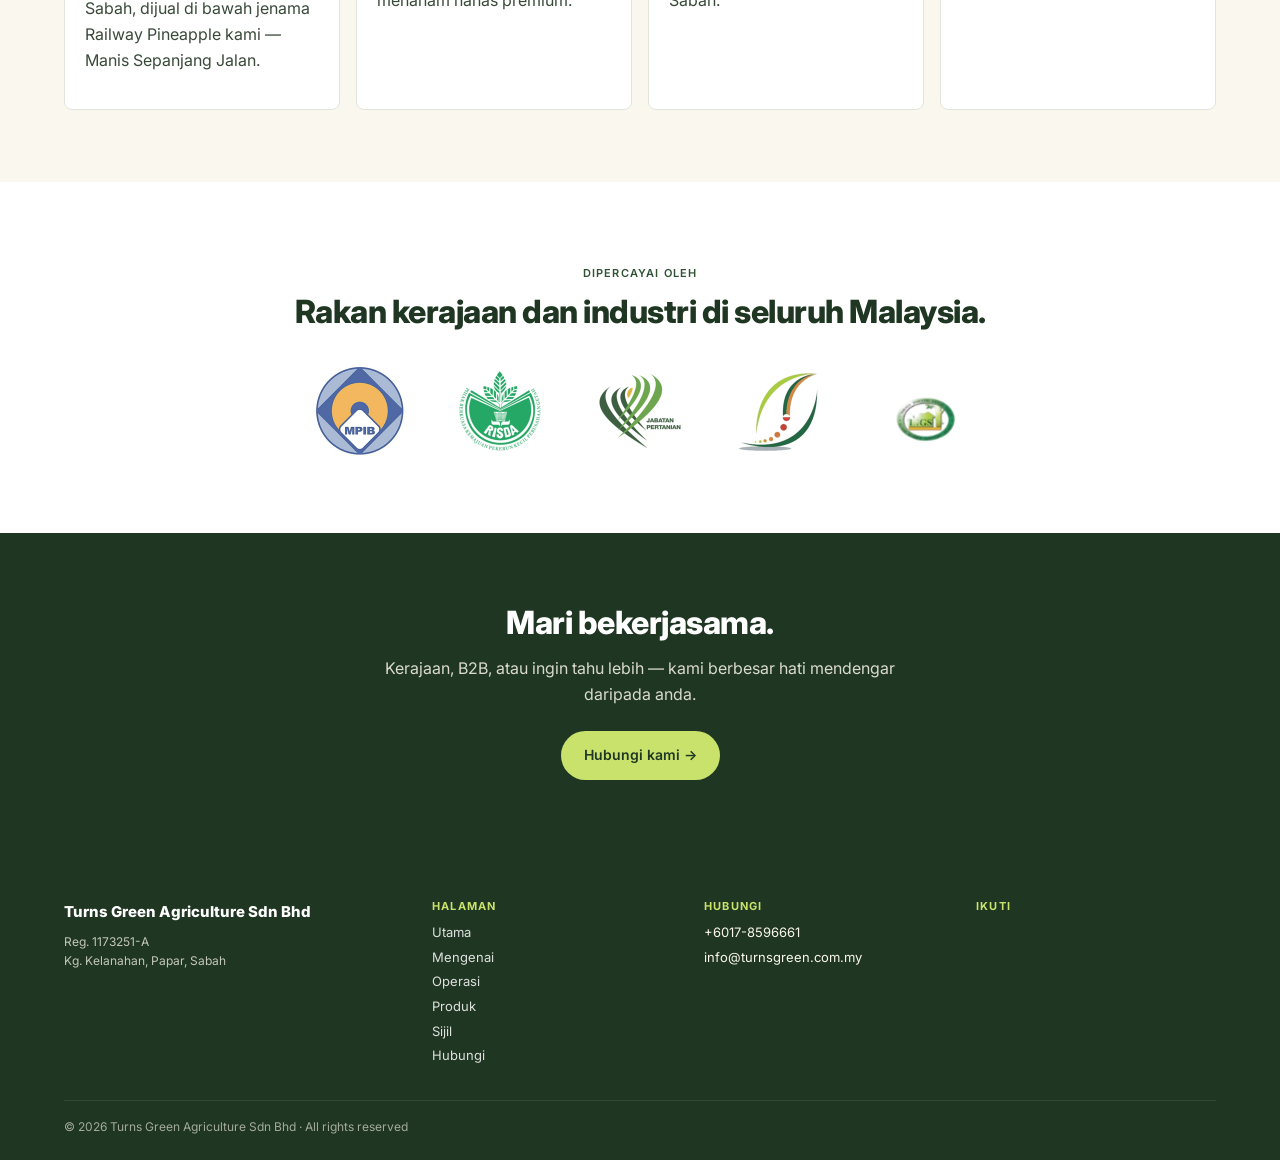
==== commit 4050e3ac: "Home polish: photo hero, clean standalone partner logos (uniform 200x200), drop partner count stat" ====
--- a/index.html
+++ b/index.html
@@ -73,7 +73,6 @@
         <div><div class="stat-num">14</div><div class="stat-lbl" data-en="Years operating" data-bm="Tahun beroperasi">Tahun beroperasi</div></div>
         <div><div class="stat-num">3</div><div class="stat-lbl" data-en="Farms across Sabah" data-bm="Ladang di Sabah">Ladang di Sabah</div></div>
         <div><div class="stat-num">102</div><div class="stat-lbl" data-en="Total acres" data-bm="Jumlah ekar">Jumlah ekar</div></div>
-        <div><div class="stat-num">4</div><div class="stat-lbl" data-en="Government partners" data-bm="Rakan kerajaan">Rakan kerajaan</div></div>
       </div>
     </div>
   </section>
--- a/assets/css/styles.css
+++ b/assets/css/styles.css
@@ -196,12 +196,27 @@
 
 /* Hero ------------------------------------------------------ */
 .hero {
-  padding: 96px 0 80px;
+  padding: 120px 0 100px;
+  background:
+    linear-gradient(135deg, rgba(31,54,34,0.72) 0%, rgba(31,54,34,0.45) 60%, rgba(31,54,34,0.55) 100%),
+    url('/assets/img/photos/hero-pineapple-fields.jpg') center/cover no-repeat;
+  color: var(--c-white);
+}
+.hero h1, .hero__title { color: var(--c-white); }
+.hero__title { font-size: clamp(32px, 6vw, 56px); font-weight: 800; letter-spacing: -1.2px; line-height: 1.0; }
+.hero__sub { font-size: clamp(15px, 2vw, 18px); color: rgba(255,255,255,0.92); margin-top: 16px; max-width: 560px; }
+.hero__ctas { margin-top: 28px; display: flex; gap: 12px; flex-wrap: wrap; }
+.hero .btn--secondary { background: rgba(255,255,255,0.1); color: var(--c-white); border-color: rgba(255,255,255,0.6); }
+.hero .btn--secondary:hover { background: var(--c-white); color: var(--c-forest); }
+@media (max-width: 600px) {
+  .hero { padding: 80px 0 60px; }
+}
+
+/* Page hero (smaller, used on inner pages) ------------------ */
+.page-hero {
+  padding: 64px 0;
   background: linear-gradient(135deg, #E8F0E3 0%, var(--c-cream) 100%);
 }
-.hero__title { font-size: clamp(32px, 6vw, 56px); font-weight: 800; letter-spacing: -1.2px; line-height: 1.0; }
-.hero__sub { font-size: clamp(15px, 2vw, 18px); color: var(--c-text); margin-top: 16px; max-width: 560px; }
-.hero__ctas { margin-top: 28px; display: flex; gap: 12px; flex-wrap: wrap; }
 
 /* Stats strip ----------------------------------------------- */
 .stats-strip { display: grid; grid-template-columns: repeat(auto-fit, minmax(140px, 1fr)); gap: 24px; }
@@ -217,28 +232,27 @@
   flex-wrap: wrap;
   align-items: center;
   justify-content: center;
-  gap: 32px 48px;
+  gap: 24px 40px;
 }
 .partner {
   display: flex;
   align-items: center;
   justify-content: center;
-  height: 60px;
+  width: 100px;
+  height: 100px;
   flex: 0 0 auto;
 }
 .partner img {
-  max-height: 60px;
-  width: auto;
-  max-width: 240px;
+  max-width: 100%;
+  max-height: 100%;
   object-fit: contain;
-  filter: grayscale(20%);
+  filter: grayscale(15%);
   opacity: 0.92;
   transition: filter 0.2s, opacity 0.2s;
 }
 .partner:hover img { filter: none; opacity: 1; }
 @media (max-width: 600px) {
-  .partner { height: 48px; }
-  .partner img { max-height: 48px; max-width: 180px; }
+  .partner { width: 72px; height: 72px; }
 }
 
 /* Forms ----------------------------------------------------- */
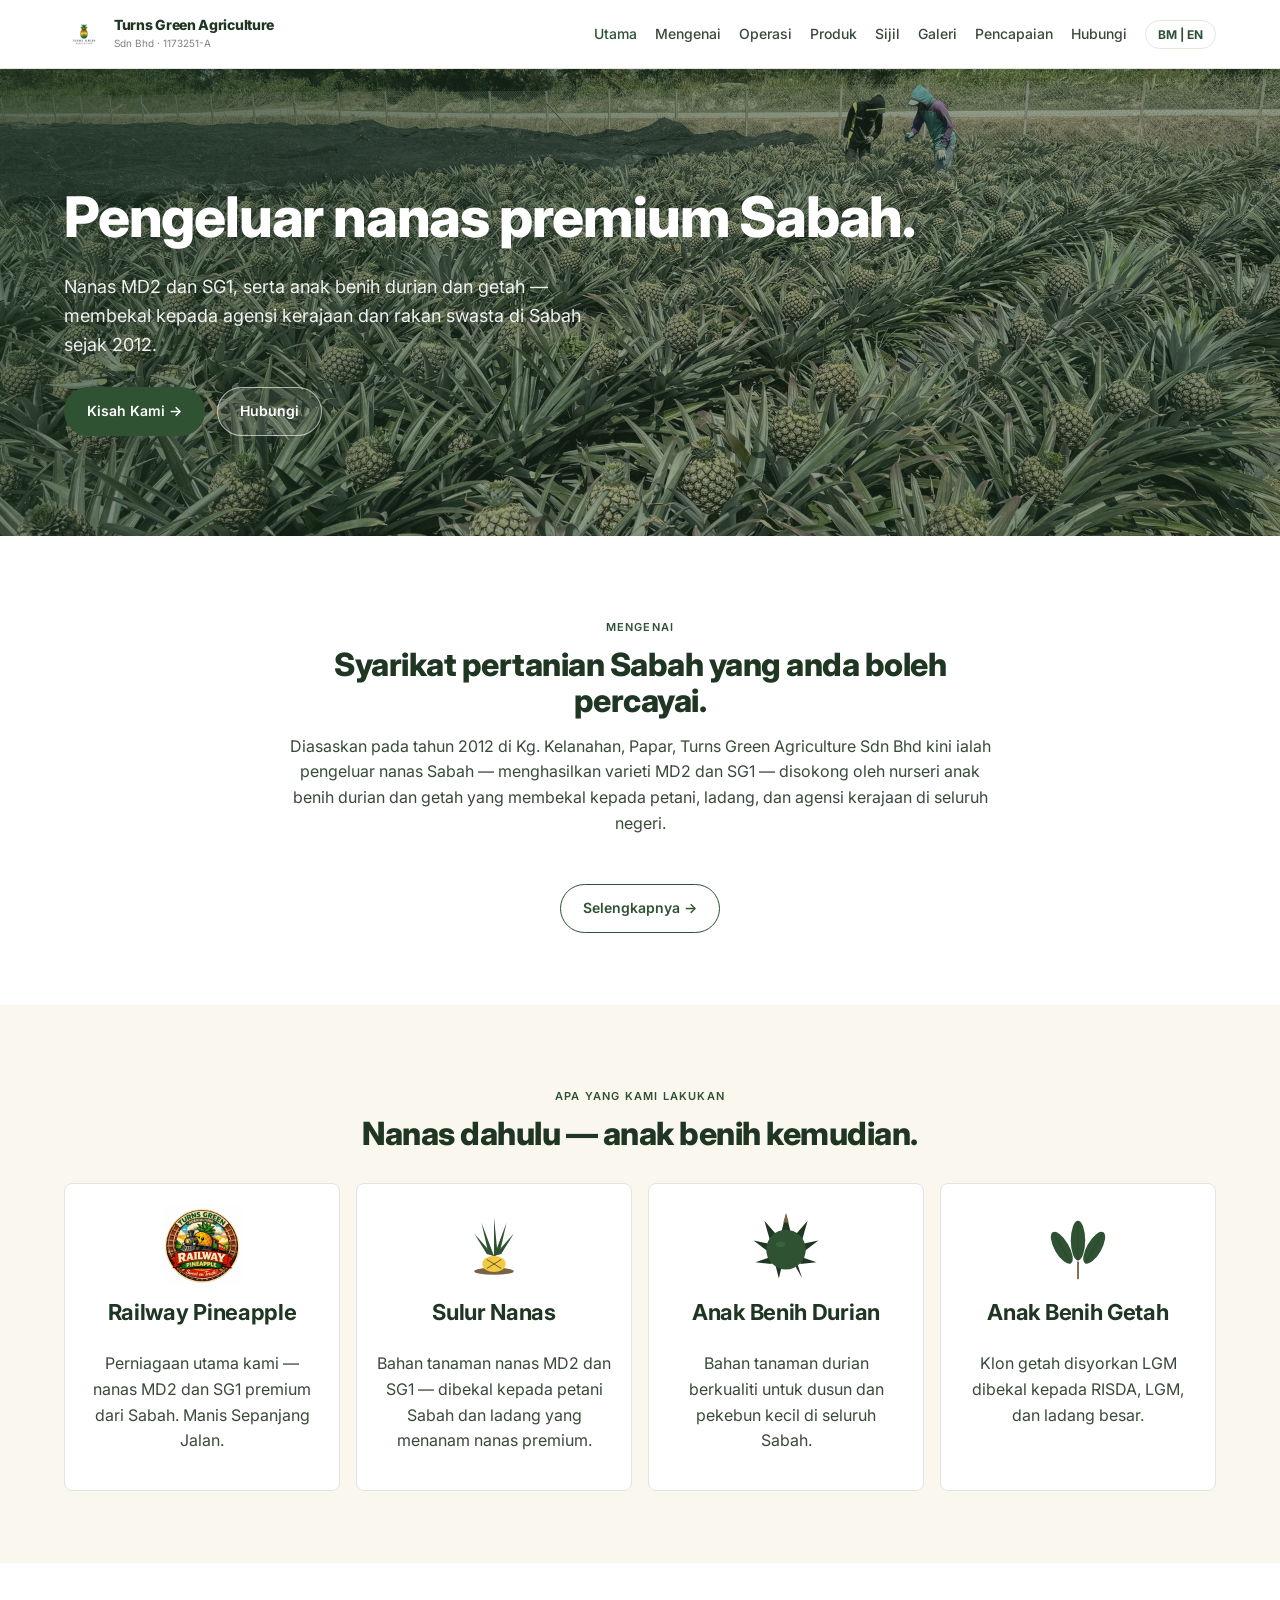
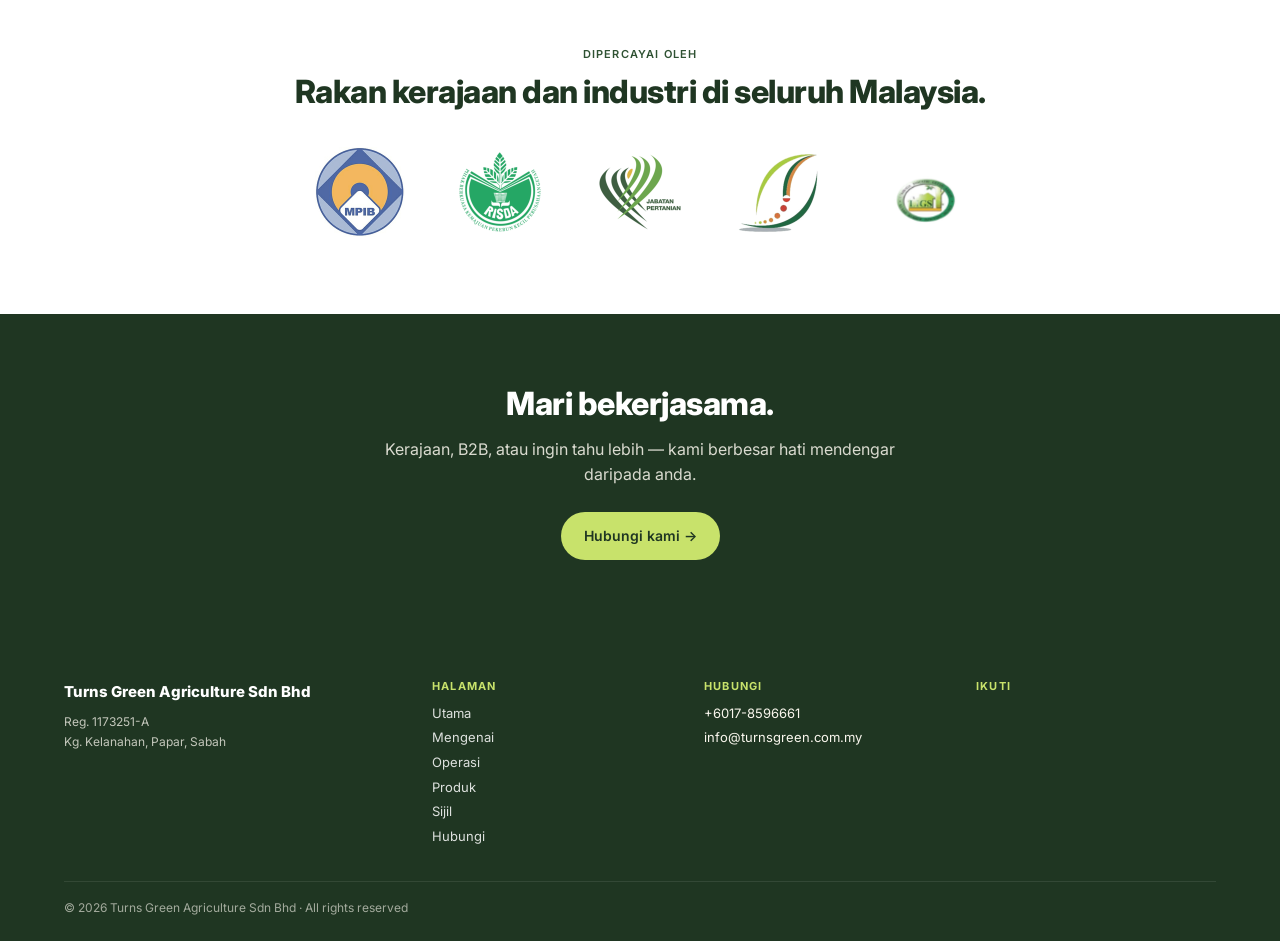
==== commit aa404250: "Home: hero photo swap, drop stats strip, Railway Pineapple naming, custom durian/rubber SVG icons, c" ====
--- a/index.html
+++ b/index.html
@@ -66,17 +66,6 @@
     </div>
   </section>
 
-  <!-- STATS -->
-  <section class="section section--cream">
-    <div class="container">
-      <div class="stats-strip">
-        <div><div class="stat-num">14</div><div class="stat-lbl" data-en="Years operating" data-bm="Tahun beroperasi">Tahun beroperasi</div></div>
-        <div><div class="stat-num">3</div><div class="stat-lbl" data-en="Farms across Sabah" data-bm="Ladang di Sabah">Ladang di Sabah</div></div>
-        <div><div class="stat-num">102</div><div class="stat-lbl" data-en="Total acres" data-bm="Jumlah ekar">Jumlah ekar</div></div>
-      </div>
-    </div>
-  </section>
-
   <!-- ABOUT TEASER -->
   <section class="section">
     <div class="container" style="max-width:760px;text-align:center;">
@@ -93,24 +82,69 @@
     <div class="container">
       <p class="label center" data-en="What we do" data-bm="Apa yang kami lakukan">Apa yang kami lakukan</p>
       <h2 class="center" data-en="Pineapple first — seedlings second." data-bm="Nanas dahulu — anak benih kemudian.">Nanas dahulu — anak benih kemudian.</h2>
-      <div class="grid-4 mt-4" style="--grid-min:240px;">
-        <a class="card" href="/products.html#pineapple" style="text-decoration:none;color:inherit;">
-          <img src="/assets/img/railway-pineapple.png" alt="Railway Pineapple" style="height:72px;width:auto;margin-bottom:12px;">
-          <h3 data-en="Pineapple — MD2 &amp; SG1" data-bm="Nanas — MD2 &amp; SG1">Nanas — MD2 &amp; SG1</h3>
-          <p data-en="Our flagship business. Premium MD2 and SG1 pineapples grown in Sabah, sold under our Railway Pineapple brand — Sweet on Track." data-bm="Perniagaan utama kami. Nanas MD2 dan SG1 premium dari Sabah, dijual di bawah jenama Railway Pineapple kami — Manis Sepanjang Jalan.">Perniagaan utama kami. Nanas MD2 dan SG1 premium dari Sabah, dijual di bawah jenama Railway Pineapple kami — Manis Sepanjang Jalan.</p>
-        </a>
-        <a class="card" href="/products.html#suckers" style="text-decoration:none;color:inherit;">
-          <div style="font-size:42px;line-height:1;margin-bottom:8px;">🍍</div>
+      <div class="grid-4 mt-4">
+        <a class="card wwd-card" href="/products.html#pineapple">
+          <div class="wwd-icon">
+            <img src="/assets/img/railway-pineapple.png" alt="Railway Pineapple">
+          </div>
+          <h3 data-en="Railway Pineapple" data-bm="Railway Pineapple">Railway Pineapple</h3>
+          <p data-en="Our flagship business — premium MD2 and SG1 pineapples grown in Sabah. Sweet on Track." data-bm="Perniagaan utama kami — nanas MD2 dan SG1 premium dari Sabah. Manis Sepanjang Jalan.">Perniagaan utama kami — nanas MD2 dan SG1 premium dari Sabah. Manis Sepanjang Jalan.</p>
+        </a>
+        <a class="card wwd-card" href="/products.html#suckers">
+          <div class="wwd-icon">
+            <svg viewBox="0 0 80 80" width="72" height="72" xmlns="http://www.w3.org/2000/svg" aria-hidden="true">
+              <ellipse cx="40" cy="68" rx="22" ry="4" fill="#7A6244"/>
+              <ellipse cx="40" cy="60" rx="13" ry="9" fill="#F5C842"/>
+              <g stroke="#1F3622" stroke-width="0.8" fill="none">
+                <line x1="32" y1="55" x2="48" y2="65"/>
+                <line x1="32" y1="65" x2="48" y2="55"/>
+              </g>
+              <g fill="#2F5233">
+                <path d="M40 51 L26 14 L34 49 Z"/>
+                <path d="M40 51 L40 8 L44 49 Z"/>
+                <path d="M40 51 L54 14 L46 49 Z"/>
+                <path d="M40 51 L18 26 L32 49 Z"/>
+                <path d="M40 51 L62 26 L48 49 Z"/>
+              </g>
+            </svg>
+          </div>
           <h3 data-en="Pineapple Suckers" data-bm="Sulur Nanas">Sulur Nanas</h3>
           <p data-en="MD2 and SG1 pineapple planting material — supplied to Sabah farmers and plantations growing premium pineapple." data-bm="Bahan tanaman nanas MD2 dan SG1 — dibekal kepada petani Sabah dan ladang yang menanam nanas premium.">Bahan tanaman nanas MD2 dan SG1 — dibekal kepada petani Sabah dan ladang yang menanam nanas premium.</p>
         </a>
-        <a class="card" href="/products.html#durian" style="text-decoration:none;color:inherit;">
-          <div style="font-size:42px;line-height:1;margin-bottom:8px;">🌳</div>
+        <a class="card wwd-card" href="/products.html#durian">
+          <div class="wwd-icon">
+            <svg viewBox="0 0 80 80" width="72" height="72" xmlns="http://www.w3.org/2000/svg" aria-hidden="true">
+              <g fill="#1F3622">
+                <polygon points="40,4 35,24 45,24"/>
+                <polygon points="64,12 50,28 58,33"/>
+                <polygon points="76,34 56,38 60,46"/>
+                <polygon points="74,58 56,52 56,60"/>
+                <polygon points="58,76 48,58 52,58"/>
+                <polygon points="32,76 28,60 36,60"/>
+                <polygon points="6,58 24,52 24,60"/>
+                <polygon points="4,34 24,38 20,46"/>
+                <polygon points="16,12 30,28 22,33"/>
+              </g>
+              <circle cx="40" cy="44" r="22" fill="#2F5233"/>
+              <ellipse cx="34" cy="38" rx="5" ry="3" fill="#3a6c40" opacity="0.7"/>
+              <path d="M37 14 L40 4 L43 14" fill="#7A6244"/>
+            </svg>
+          </div>
           <h3 data-en="Durian Seedlings" data-bm="Anak Benih Durian">Anak Benih Durian</h3>
           <p data-en="Quality durian planting material for orchards and smallholders across Sabah." data-bm="Bahan tanaman durian berkualiti untuk dusun dan pekebun kecil di seluruh Sabah.">Bahan tanaman durian berkualiti untuk dusun dan pekebun kecil di seluruh Sabah.</p>
         </a>
-        <a class="card" href="/products.html#rubber" style="text-decoration:none;color:inherit;">
-          <div style="font-size:42px;line-height:1;margin-bottom:8px;">🌱</div>
+        <a class="card wwd-card" href="/products.html#rubber">
+          <div class="wwd-icon">
+            <svg viewBox="0 0 80 80" width="72" height="72" xmlns="http://www.w3.org/2000/svg" aria-hidden="true">
+              <line x1="40" y1="76" x2="40" y2="58" stroke="#7A6244" stroke-width="2" stroke-linecap="round"/>
+              <ellipse cx="40" cy="34" rx="8" ry="22" fill="#2F5233"/>
+              <ellipse cx="22" cy="42" rx="8" ry="20" fill="#2F5233" transform="rotate(-30 22 42)"/>
+              <ellipse cx="58" cy="42" rx="8" ry="20" fill="#2F5233" transform="rotate(30 58 42)"/>
+              <line x1="40" y1="14" x2="40" y2="56" stroke="#1F3622" stroke-width="0.6" opacity="0.6"/>
+              <line x1="22" y1="22" x2="22" y2="60" stroke="#1F3622" stroke-width="0.6" opacity="0.6" transform="rotate(-30 22 42)"/>
+              <line x1="58" y1="22" x2="58" y2="60" stroke="#1F3622" stroke-width="0.6" opacity="0.6" transform="rotate(30 58 42)"/>
+            </svg>
+          </div>
           <h3 data-en="Rubber Seedlings" data-bm="Anak Benih Getah">Anak Benih Getah</h3>
           <p data-en="LGM-recommended rubber clones supplied to RISDA, LGM, and large plantations." data-bm="Klon getah disyorkan LGM dibekal kepada RISDA, LGM, dan ladang besar.">Klon getah disyorkan LGM dibekal kepada RISDA, LGM, dan ladang besar.</p>
         </a>
--- a/assets/css/styles.css
+++ b/assets/css/styles.css
@@ -226,6 +226,30 @@
 .grid-3 { display: grid; grid-template-columns: repeat(auto-fit, minmax(240px, 1fr)); gap: 20px; }
 .grid-4 { display: grid; grid-template-columns: repeat(auto-fit, minmax(200px, 1fr)); gap: 16px; }
 
+/* What-we-do cards (centered) ------------------------------ */
+.wwd-card {
+  text-align: center;
+  text-decoration: none;
+  color: inherit;
+  display: flex;
+  flex-direction: column;
+  align-items: center;
+}
+.wwd-card:hover { text-decoration: none; }
+.wwd-icon {
+  height: 84px;
+  display: flex;
+  align-items: center;
+  justify-content: center;
+  margin-bottom: 12px;
+}
+.wwd-icon img,
+.wwd-icon svg {
+  max-height: 80px;
+  width: auto;
+  display: block;
+}
+
 /* Partners row (logo strip) -------------------------------- */
 .partners-row {
   display: flex;
